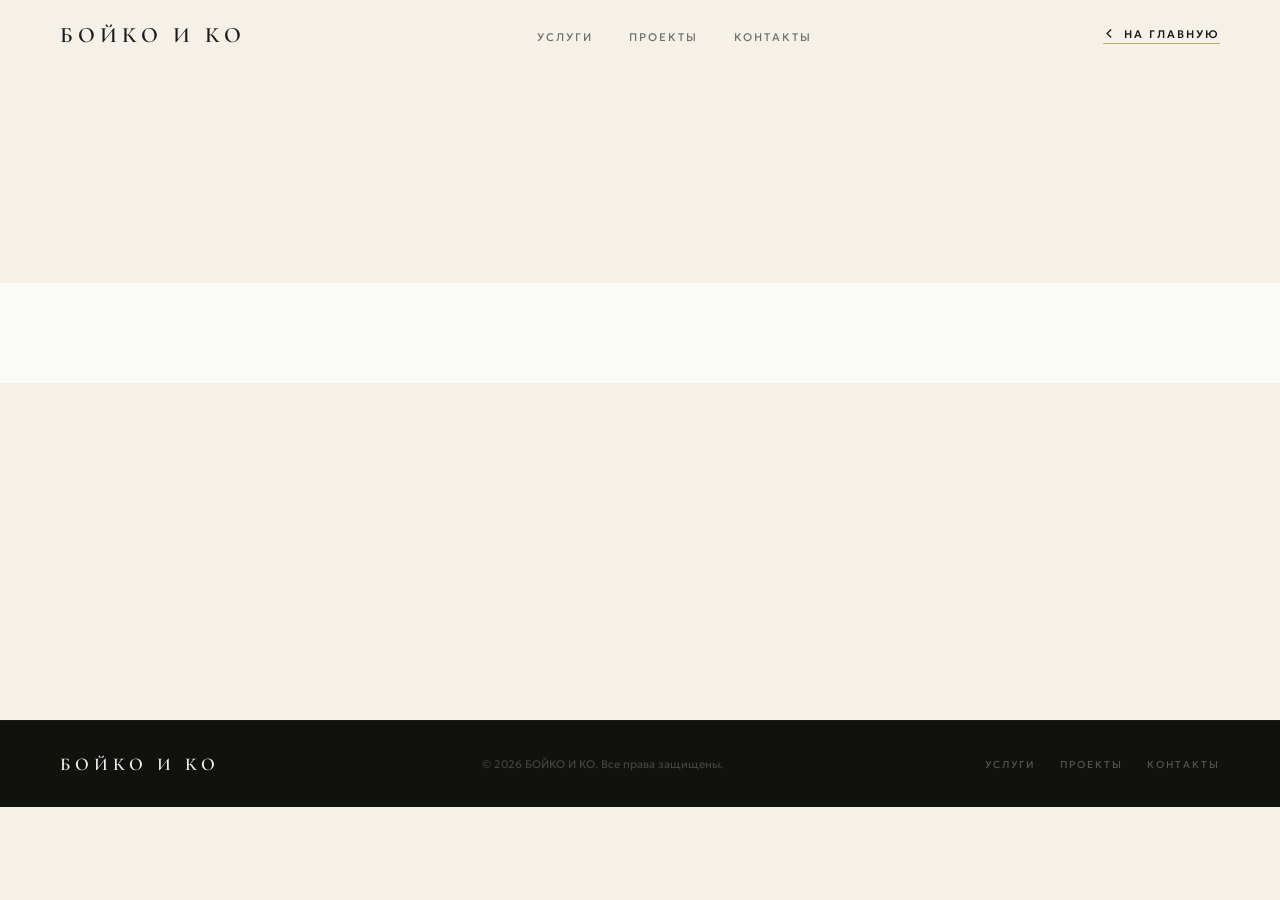
==== portfolio.html @ fa172199 "Update portfolio.html" ====
<!DOCTYPE html>
<html lang="ru">
<head>
<meta charset="UTF-8">
<meta name="viewport" content="width=device-width, initial-scale=1.0">
<title>Фотографии с объектов — Бойко И Ко</title>
<meta name="description" content="Фотографии с объектов компании Бойко И Ко.">
<link rel="preconnect" href="https://fonts.googleapis.com">
<link href="https://fonts.googleapis.com/css2?family=Cormorant+Garamond:wght@300;400;600&family=Geologica:wght@300;400;500&display=swap" rel="stylesheet">
<style>
:root {
  --cream: #F5F0E8;
  --dark:  #1A1A18;
  --stone: #8C8678;
  --gold:  #C4A96D;
  --light-stone: #E8E2D8;
  --white: #FAFAF7;
}

*, *::before, *::after { margin: 0; padding: 0; box-sizing: border-box; }
html { scroll-behavior: smooth; }
body { font-family: 'Geologica', sans-serif; background: var(--cream); color: var(--dark); overflow-x: hidden; }

/* ══ NAV — точная копия главной ══ */
nav {
  position: fixed; top: 0; left: 0; right: 0; z-index: 100;
  display: flex; justify-content: space-between; align-items: center;
  padding: 22px 60px;
  background: transparent;
  transition: background 0.4s, padding 0.4s, box-shadow 0.4s;
}
nav.scrolled {
  background: rgba(245,240,232,0.96);
  backdrop-filter: blur(14px);
  padding: 14px 60px;
  box-shadow: 0 1px 0 var(--light-stone);
}
.nav-logo { font-family: 'Cormorant Garamond', serif; font-size: 22px; font-weight: 600; letter-spacing: 5px; color: var(--dark); text-decoration: none; flex-shrink: 0; }
.nav-links { display: flex; gap: 36px; list-style: none; }
.nav-links a { font-size: 11px; font-weight: 400; letter-spacing: 2px; text-transform: uppercase; color: var(--dark); text-decoration: none; opacity: 0.6; transition: opacity 0.2s; }
.nav-links a:hover { opacity: 1; }
.nav-cta { font-size: 11px; font-weight: 500; letter-spacing: 2px; text-transform: uppercase; color: var(--dark); text-decoration: none; border-bottom: 1px solid var(--gold); padding-bottom: 2px; transition: color 0.2s; display: flex; align-items: center; gap: 8px; }
.nav-cta:hover { color: var(--gold); }
.nav-cta svg { width: 13px; height: 13px; stroke: currentColor; fill: none; stroke-width: 1.6; }

.burger { display: none; flex-direction: column; justify-content: center; gap: 5px; cursor: pointer; z-index: 200; width: 36px; height: 36px; background: none; border: none; padding: 6px; }
.burger span { display: block; width: 22px; height: 1px; background: var(--dark); transition: transform 0.3s, opacity 0.3s, width 0.3s; transform-origin: center; }
.burger.active span:nth-child(1) { transform: translateY(6px) rotate(45deg); }
.burger.active span:nth-child(2) { opacity: 0; width: 0; }
.burger.active span:nth-child(3) { transform: translateY(-6px) rotate(-45deg); }

/* ══ DRAWER ══ */
.drawer-overlay { display: none; position: fixed; inset: 0; z-index: 149; background: rgba(26,26,24,0.5); backdrop-filter: blur(3px); opacity: 0; transition: opacity 0.3s; }
.drawer-overlay.visible { display: block; opacity: 1; }
.mobile-drawer { position: fixed; top: 0; right: 0; bottom: 0; z-index: 150; width: min(300px,82vw); background: var(--dark); transform: translateX(100%); transition: transform 0.35s cubic-bezier(0.4,0,0.2,1); display: flex; flex-direction: column; overflow: hidden; }
.mobile-drawer.open { transform: translateX(0); }
.drawer-header { display: flex; justify-content: space-between; align-items: center; padding: 20px 24px; border-bottom: 1px solid rgba(245,240,232,0.08); flex-shrink: 0; }
.drawer-logo { font-family: 'Cormorant Garamond', serif; font-size: 17px; font-weight: 600; letter-spacing: 4px; color: var(--cream); text-decoration: none; }
.drawer-close { background: none; border: none; cursor: pointer; color: rgba(245,240,232,0.4); font-size: 20px; line-height: 1; padding: 4px 6px; transition: color 0.2s; }
.drawer-close:hover { color: var(--cream); }
.drawer-footer { padding: 20px 24px 24px; border-top: 1px solid rgba(245,240,232,0.08); flex-shrink: 0; display: flex; flex-direction: column; gap: 15px; }
.drawer-cta { display: block; text-align: center; background: var(--gold); color: var(--dark); padding: 13px 20px; font-size: 11px; letter-spacing: 2px; text-transform: uppercase; text-decoration: none; font-weight: 500; transition: opacity 0.2s; }
.drawer-cta:hover { opacity: 0.88; }
.drawer-link { display: block; text-align: center; border: 1px solid rgba(245,240,232,0.12); color: rgba(245,240,232,0.55); padding: 13px 20px; font-size: 11px; letter-spacing: 2px; text-transform: uppercase; text-decoration: none; font-weight: 400; transition: all 0.2s; }
.drawer-link:hover { border-color: var(--gold); color: var(--gold); }

/* ══ PAGE HEADER — как section-header на главной ══ */
.page-header {
  padding: 140px 60px 60px;
  background: var(--cream);
}
.section-tag { font-size: 10px; letter-spacing: 4px; text-transform: uppercase; color: var(--stone); display: flex; align-items: center; gap: 12px; margin-bottom: 14px; }
.section-tag::before { content: ''; width: 32px; height: 1px; background: var(--gold); }
.section-title { font-family: 'Cormorant Garamond', serif; font-size: clamp(34px, 4vw, 56px); font-weight: 300; line-height: 1.1; }
.section-title em { font-style: italic; color: var(--stone); }
.page-header-desc { margin-top: 18px; font-size: 15px; line-height: 1.75; color: var(--stone); font-weight: 300; max-width: 480px; }

/* ══ GALLERY GRID ══ */
.gallery-section {
  background: var(--white);
  padding: 0 60px 100px;
}

/* Masonry — три колонки, как portfolio-grid на главной */
.gallery-masonry {
  columns: 3;
  column-gap: 3px;
}
.gallery-photo {
  break-inside: avoid;
  margin-bottom: 3px;
  position: relative;
  overflow: hidden;
  cursor: pointer;
  background: var(--dark);
  display: block;
}
/* Органичное чередование пропорций */
.gallery-photo               { aspect-ratio: 4/3; }
.gallery-photo:nth-child(4n+1) { aspect-ratio: 3/4; }
.gallery-photo:nth-child(6n+2) { aspect-ratio: 1/1; }
.gallery-photo:nth-child(5n+3) { aspect-ratio: 16/9; }

.gallery-photo-bg {
  position: absolute; inset: 0;
  background-size: cover;
  background-position: center;
  opacity: 0.85;
  transition: transform 0.7s cubic-bezier(0.16,1,0.3,1), opacity 0.5s ease, filter 0.5s ease;
  filter: brightness(0.9) saturate(0.9);
}
.gallery-photo:hover .gallery-photo-bg {
  transform: scale(1.06);
  opacity: 0.97;
  filter: brightness(1) saturate(1.05);
}

/* ══ EMPTY STATE ══ */
.gallery-empty { padding: 80px 0; text-align: center; display: none; }
.gallery-empty.show { display: block; }
.gallery-empty h3 { font-family: 'Cormorant Garamond', serif; font-size: 32px; font-weight: 300; color: var(--stone); margin-bottom: 12px; }
.gallery-empty p { font-size: 13px; color: var(--stone); opacity: 0.6; line-height: 1.7; }
.gallery-empty code { font-family: monospace; color: var(--gold); }

/* ══ LIGHTBOX ══ */
.pf-lightbox {
  position: fixed; inset: 0; z-index: 500;
  background: rgba(26,26,24,0.97);
  display: flex; align-items: center; justify-content: center;
  opacity: 0; pointer-events: none;
  transition: opacity 0.35s;
}
.pf-lightbox.open { opacity: 1; pointer-events: all; }
.lb-img {
  max-width: 90vw; max-height: 90vh; object-fit: contain;
  opacity: 0; transform: scale(0.96);
  transition: opacity 0.4s 0.08s, transform 0.4s 0.08s;
  display: block;
}
.pf-lightbox.open .lb-img { opacity: 1; transform: scale(1); }
.lb-close {
  position: absolute; top: 22px; right: 26px;
  background: none; border: none; cursor: pointer;
  color: rgba(245,240,232,0.45); font-size: 26px; line-height: 1; padding: 8px;
  transition: color 0.2s;
}
.lb-close:hover { color: var(--cream); }
.lb-arrow {
  position: absolute; top: 50%; transform: translateY(-50%);
  background: rgba(245,240,232,0.05); border: 1px solid rgba(245,240,232,0.1);
  color: rgba(245,240,232,0.45); cursor: pointer;
  width: 48px; height: 48px;
  display: flex; align-items: center; justify-content: center;
  transition: background 0.2s, color 0.2s;
}
.lb-arrow:hover { background: rgba(245,240,232,0.1); color: var(--cream); }
.lb-prev { left: 24px; }
.lb-next { right: 24px; }
.lb-arrow svg { width: 18px; height: 18px; stroke: currentColor; fill: none; stroke-width: 1.5; }
.lb-counter { position: absolute; bottom: 26px; left: 50%; transform: translateX(-50%); font-size: 10px; letter-spacing: 3px; text-transform: uppercase; color: rgba(245,240,232,0.25); white-space: nowrap; }

/* ══ CONTACT STRIP — как на главной ══ */
.contact-strip {
  background: var(--dark);
  padding: 80px 60px;
  text-align: center;
  position: relative; overflow: hidden;
}
.contact-strip::before { content: 'КОНТАКТЫ'; position: absolute; right: -60px; top: 50%; transform: translateY(-50%) rotate(90deg); font-family: 'Cormorant Garamond', serif; font-size: 160px; font-weight: 300; color: rgba(255,255,255,0.03); white-space: nowrap; pointer-events: none; }
.contact-strip h2 { font-family: 'Cormorant Garamond', serif; font-size: clamp(34px, 4vw, 52px); font-weight: 300; color: var(--cream); margin-bottom: 14px; }
.contact-strip h2 em { font-style: italic; color: var(--gold); }
.contact-strip p { font-size: 15px; color: rgba(245,240,232,0.4); font-weight: 300; margin-bottom: 36px; }
.btn-primary { background: var(--dark); color: var(--cream); padding: 15px 32px; font-size: 11px; letter-spacing: 2px; text-transform: uppercase; text-decoration: none; font-weight: 500; border: 1px solid rgba(245,240,232,0.2); display: inline-block; transition: background 0.3s, border-color 0.3s; white-space: nowrap; }
.btn-primary:hover { background: var(--gold); border-color: var(--gold); }

/* ══ FOOTER ══ */
footer { background: #111110; color: var(--cream); padding: 32px 60px; display: flex; justify-content: space-between; align-items: center; border-top: 1px solid rgba(245,240,232,0.05); }
.footer-logo { font-family: 'Cormorant Garamond', serif; font-size: 18px; font-weight: 600; letter-spacing: 5px; }
.footer-copy { font-size: 11px; color: rgba(245,240,232,0.22); }
.footer-links { display: flex; gap: 24px; }
.footer-links a { font-size: 10px; letter-spacing: 2px; text-transform: uppercase; color: rgba(245,240,232,0.3); text-decoration: none; transition: color 0.2s; }
.footer-links a:hover { color: var(--gold); }

/* ══ REVEAL ══ */
.reveal { opacity: 0; transform: translateY(28px); transition: opacity 0.7s ease, transform 0.7s ease; }
.reveal.visible { opacity: 1; transform: translateY(0); }

/* ══ TABLET ≤1024px ══ */
@media (max-width: 1024px) {
  nav { padding: 18px 32px; }
  nav.scrolled { padding: 14px 32px; }
  .nav-links, .nav-cta { display: none; }
  .burger { display: flex; }
  .page-header { padding: 110px 40px 52px; }
  .gallery-section { padding: 0 40px 80px; }
  .gallery-masonry { columns: 2; }
  .contact-strip { padding: 80px 40px; }
  footer { flex-direction: column; gap: 18px; text-align: center; padding: 32px 40px; }
  .footer-links { flex-wrap: wrap; justify-content: center; gap: 16px; }
}

/* ══ PHONE ≤600px ══ */
@media (max-width: 600px) {
  nav { padding: 16px 20px; }
  nav.scrolled { padding: 12px 20px; }
  .nav-logo { font-size: 17px; letter-spacing: 3px; }
  .page-header { padding: 96px 20px 44px; }
  .gallery-section { padding: 0 20px 60px; }
  .gallery-masonry { columns: 2; column-gap: 3px; }
  .gallery-photo,
  .gallery-photo:nth-child(4n+1),
  .gallery-photo:nth-child(6n+2),
  .gallery-photo:nth-child(5n+3) { aspect-ratio: 1/1; }
  .lb-prev { left: 10px; }
  .lb-next { right: 10px; }
  .lb-img { max-width: 96vw; max-height: 82vh; }
  .contact-strip { padding: 56px 20px; }
  .contact-strip::before { display: none; }
  footer { padding: 24px 20px; gap: 14px; }
}

@media (max-width: 375px) {
  .gallery-masonry { columns: 1; }
  .gallery-photo,
  .gallery-photo:nth-child(4n+1),
  .gallery-photo:nth-child(6n+2),
  .gallery-photo:nth-child(5n+3) { aspect-ratio: 4/3; }
}

/* ══ MOBILE ANIMATIONS ══ */
@media (max-width: 1024px) {
  .gallery-photo {
    opacity: 0; transform: translateY(44px) scale(0.97);
    transition: opacity 0.65s cubic-bezier(0.16,1,0.3,1), transform 0.65s cubic-bezier(0.16,1,0.3,1);
    will-change: transform, opacity;
  }
  .gallery-photo.item-visible { opacity: 1; transform: translateY(0) scale(1); }
  .gallery-photo.item-exit {
    opacity: 0; transform: translateY(-32px) scale(0.97);
    transition: opacity 0.45s cubic-bezier(0.4,0,1,1), transform 0.45s cubic-bezier(0.4,0,1,1);
  }
}
</style>
</head>
<body>

<!-- NAV -->
<nav id="navbar">
  <a href="index.html" class="nav-logo">БОЙКО И КО</a>
  <ul class="nav-links">
    <li><a href="index.html#services">Услуги</a></li>
    <li><a href="index.html#portfolio">Проекты</a></li>
    <li><a href="index.html#contact">Контакты</a></li>
  </ul>
  <a href="index.html" class="nav-cta">
    <svg viewBox="0 0 16 16"><polyline points="10,3 5,8 10,13"/></svg>
    На главную
  </a>
  <button class="burger" id="burger" aria-label="Меню">
    <span></span><span></span><span></span>
  </button>
</nav>

<div class="drawer-overlay" id="drawerOverlay"></div>
<aside class="mobile-drawer" id="mobileDrawer">
  <div class="drawer-header">
    <a href="index.html" class="drawer-logo">БОЙКО И КО</a>
    <button class="drawer-close" id="drawerClose" aria-label="Закрыть">✕</button>
  </div>
  <div class="drawer-footer">
    <a href="index.html#services" class="drawer-cta">Услуги</a>
    <a href="index.html#contact" class="drawer-cta">Связаться</a>
    <a href="index.html" class="drawer-link">← На главную</a>
  </div>
</aside>

<!-- HEADER -->
<div class="page-header reveal">
  <div class="section-tag">Фотографии с объектов</div>
  <h2 class="section-title">Наши <em>работы</em></h2>
</div>

<!-- GALLERY -->
<div class="gallery-section">
  <div class="gallery-masonry" id="galleryGrid">
    <div class="gallery-empty" id="galleryEmpty">
      <h3>Фотографии не найдены</h3>
      <p>Добавьте файлы в папку <code>img/fullpartf/</code> и пропишите их в массив <code>PHOTOS</code>.</p>
    </div>
  </div>
</div>

<!-- CONTACT STRIP -->
<div class="contact-strip reveal">
  <h2>Обсудим <em>ваш проект</em></h2>
  <p>Позвоните или напишите — ответим быстро.</p>
  <a href="index.html#contact" class="btn-primary">Связаться с нами</a>
</div>

<!-- FOOTER -->
<footer>
  <div class="footer-logo">БОЙКО И КО</div>
  <div class="footer-copy">© 2026 БОЙКО И КО. Все права защищены.</div>
  <div class="footer-links">
    <a href="index.html#services">Услуги</a>
    <a href="index.html#portfolio">Проекты</a>
    <a href="index.html#contact">Контакты</a>
  </div>
</footer>

<!-- LIGHTBOX -->
<div class="pf-lightbox" id="lightbox" role="dialog" aria-modal="true">
  <button class="lb-close" id="lbClose" aria-label="Закрыть">✕</button>
  <button class="lb-arrow lb-prev" id="lbPrev" aria-label="Назад">
    <svg viewBox="0 0 20 20"><polyline points="13,4 7,10 13,16"/></svg>
  </button>
  <img class="lb-img" id="lbImg" src="" alt="">
  <button class="lb-arrow lb-next" id="lbNext" aria-label="Вперёд">
    <svg viewBox="0 0 20 20"><polyline points="7,4 13,10 7,16"/></svg>
  </button>
  <div class="lb-counter" id="lbCounter"></div>
</div>

<script>
const PHOTOS = [
  { src: 'img/portfolio/full/1.jpg' loading="lazy"},
  { src: 'img/portfolio/full/2.jpg' loading="lazy"},
  { src: 'img/portfolio/full/3.jpg' loading="lazy"},
  { src: 'img/portfolio/full/4.jpg' loading="lazy"},
  { src: 'img/portfolio/full/5.jpg' loading="lazy"},
  { src: 'img/portfolio/full/6.jpg' loading="lazy"},
  { src: 'img/portfolio/full/7.jpg' loading="lazy"},
  { src: 'img/portfolio/full/8.jpg' loading="lazy"},
  { src: 'img/portfolio/full/9.jpg' loading="lazy"},
  { src: 'img/portfolio/full/10.jpg' loading="lazy"},
  { src: 'img/portfolio/full/11.jpg' loading="lazy"},
  { src: 'img/portfolio/full/12.jpg' loading="lazy"},
  { src: 'img/portfolio/full/13.jpg' loading="lazy"},
  { src: 'img/portfolio/full/14.jpg' loading="lazy"},
  { src: 'img/portfolio/full/15.jpg' loading="lazy"},
  { src: 'img/portfolio/full/16.jpg' loading="lazy"},
  { src: 'img/portfolio/full/17.jpg' loading="lazy"},
  { src: 'img/portfolio/full/18.jpg' loading="lazy"},
  { src: 'img/portfolio/full/19.jpg' loading="lazy"},
  { src: 'img/portfolio/full/20.jpg' loading="lazy"},
  { src: 'img/portfolio/full/21.jpg' loading="lazy"},
  { src: 'img/portfolio/full/22.jpg' loading="lazy"},
  { src: 'img/portfolio/full/23.jpg' loading="lazy"},
  { src: 'img/portfolio/full/24.jpg' loading="lazy"},
  { src: 'img/portfolio/full/25.jpg' loading="lazy"},
  { src: 'img/portfolio/full/26.jpg' loading="lazy"},
  { src: 'img/portfolio/full/27.jpg' loading="lazy"},
  { src: 'img/portfolio/full/28.jpg' loading="lazy"},
  { src: 'img/portfolio/full/29.jpg' loading="lazy"},
  { src: 'img/portfolio/full/30.jpg' loading="lazy"},
  { src: 'img/portfolio/full/31.jpg' loading="lazy"},
  { src: 'img/portfolio/full/32.jpg' loading="lazy"},
  { src: 'img/portfolio/full/33.jpg' loading="lazy"},
  { src: 'img/portfolio/full/34.jpg' loading="lazy"},
  { src: 'img/portfolio/full/35.jpg' loading="lazy"},
  { src: 'img/portfolio/full/36.jpg' loading="lazy"},
  { src: 'img/portfolio/full/37.jpg' loading="lazy"},
  { src: 'img/portfolio/full/38.jpg' loading="lazy"},
  { src: 'img/portfolio/full/39.jpg' loading="lazy"},
  { src: 'img/portfolio/full/40.jpg' loading="lazy"},
  { src: 'img/portfolio/full/41.jpg' loading="lazy"},
  { src: 'img/portfolio/full/42.jpg' loading="lazy"},
];

// ═══════════════════════════════════════════

const grid  = document.getElementById('galleryGrid');
const empty = document.getElementById('galleryEmpty');
let lbIdx = 0;

function buildGrid() {
  if (PHOTOS.length === 0) { empty.classList.add('show'); return; }
  PHOTOS.forEach((p, i) => {
    const el = document.createElement('div');
    el.className = 'gallery-photo';
    el.innerHTML = `<div class="gallery-photo-bg" style="background-image:url(${p.src})"></div>`;
    el.addEventListener('click', () => openLb(i));
    grid.insertBefore(el, empty);
  });
  if (window.innerWidth <= 1024) initMobileAnim();
}

// ── Lightbox ──
function openLb(i) {
  lbIdx = i; updateLb();
  document.getElementById('lightbox').classList.add('open');
  document.body.style.overflow = 'hidden';
}
function closeLb() {
  document.getElementById('lightbox').classList.remove('open');
  document.body.style.overflow = '';
}
function updateLb() {
  const img = document.getElementById('lbImg');
  img.style.opacity = '0'; img.style.transform = 'scale(0.96)';
  img.src = PHOTOS[lbIdx].src;
  document.getElementById('lbCounter').textContent = `${lbIdx + 1} / ${PHOTOS.length}`;
  img.onload = () => { img.style.opacity = '1'; img.style.transform = 'scale(1)'; };
}
document.getElementById('lbClose').addEventListener('click', closeLb);
document.getElementById('lightbox').addEventListener('click', e => { if (e.target === document.getElementById('lightbox')) closeLb(); });
document.getElementById('lbPrev').addEventListener('click', () => { lbIdx = (lbIdx - 1 + PHOTOS.length) % PHOTOS.length; updateLb(); });
document.getElementById('lbNext').addEventListener('click', () => { lbIdx = (lbIdx + 1) % PHOTOS.length; updateLb(); });
document.addEventListener('keydown', e => {
  if (!document.getElementById('lightbox').classList.contains('open')) return;
  if (e.key === 'Escape') closeLb();
  if (e.key === 'ArrowLeft')  { lbIdx = (lbIdx - 1 + PHOTOS.length) % PHOTOS.length; updateLb(); }
  if (e.key === 'ArrowRight') { lbIdx = (lbIdx + 1) % PHOTOS.length; updateLb(); }
});
let tsX = 0;
document.getElementById('lightbox').addEventListener('touchstart', e => { tsX = e.touches[0].clientX; }, { passive: true });
document.getElementById('lightbox').addEventListener('touchend', e => {
  const dx = e.changedTouches[0].clientX - tsX;
  if (Math.abs(dx) > 48) { lbIdx = dx < 0 ? (lbIdx+1)%PHOTOS.length : (lbIdx-1+PHOTOS.length)%PHOTOS.length; updateLb(); }
});

// ── Nav scroll ──
window.addEventListener('scroll', () => {
  document.getElementById('navbar').classList.toggle('scrolled', window.scrollY > 60);
}, { passive: true });

// ── Drawer ──
const burger = document.getElementById('burger');
const drawer = document.getElementById('mobileDrawer');
const overlay = document.getElementById('drawerOverlay');
const dClose = document.getElementById('drawerClose');
const openDr = () => { drawer.classList.add('open'); overlay.classList.add('visible'); document.body.style.overflow='hidden'; burger.classList.add('active'); };
const closeDr = () => { drawer.classList.remove('open'); overlay.classList.remove('visible'); document.body.style.overflow=''; burger.classList.remove('active'); };
burger.addEventListener('click', () => drawer.classList.contains('open') ? closeDr() : openDr());
overlay.addEventListener('click', closeDr);
dClose.addEventListener('click', closeDr);
document.addEventListener('keydown', e => { if (e.key==='Escape' && !document.getElementById('lightbox').classList.contains('open')) closeDr(); });

// ── Reveal ──
const revObs = new IntersectionObserver(entries => {
  entries.forEach((e, i) => { if (e.isIntersecting) { setTimeout(() => e.target.classList.add('visible'), i*80); revObs.unobserve(e.target); } });
}, { threshold: 0.1, rootMargin: '0px 0px -40px 0px' });
document.querySelectorAll('.reveal').forEach(el => revObs.observe(el));

// ── Mobile animations ──
function initMobileAnim() {
  let lastY = window.scrollY, dir = 'down';
  window.addEventListener('scroll', () => { dir = window.scrollY > lastY ? 'down' : 'up'; lastY = window.scrollY; }, { passive: true });
  const obs = new IntersectionObserver(entries => {
    entries.forEach(entry => {
      if (entry.isIntersecting) { entry.target.classList.remove('item-exit'); requestAnimationFrame(() => requestAnimationFrame(() => entry.target.classList.add('item-visible'))); }
      else { entry.target.classList.remove('item-visible'); if (dir==='up') entry.target.classList.add('item-exit'); }
    });
  }, { threshold: [0, 0.2] });
  grid.querySelectorAll('.gallery-photo').forEach(el => obs.observe(el));
}

buildGrid();
</script>
</body>
</html>
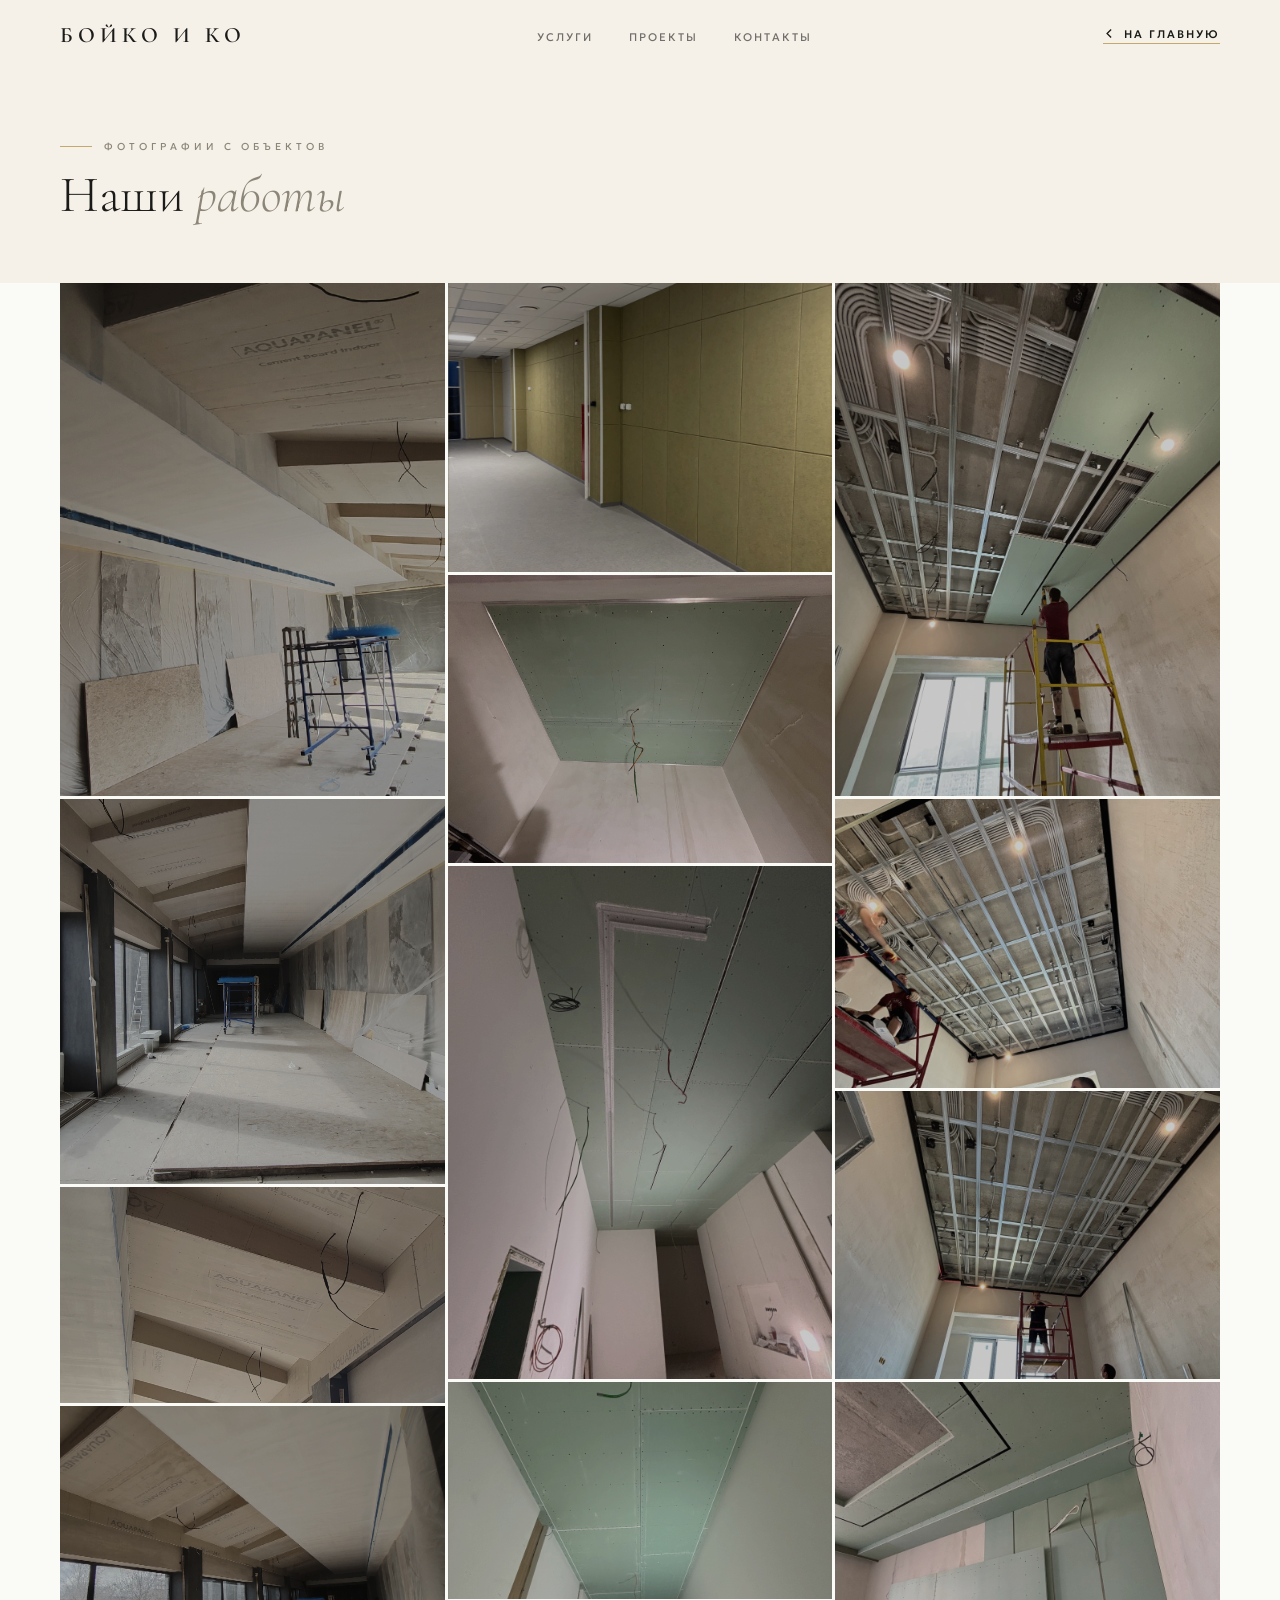
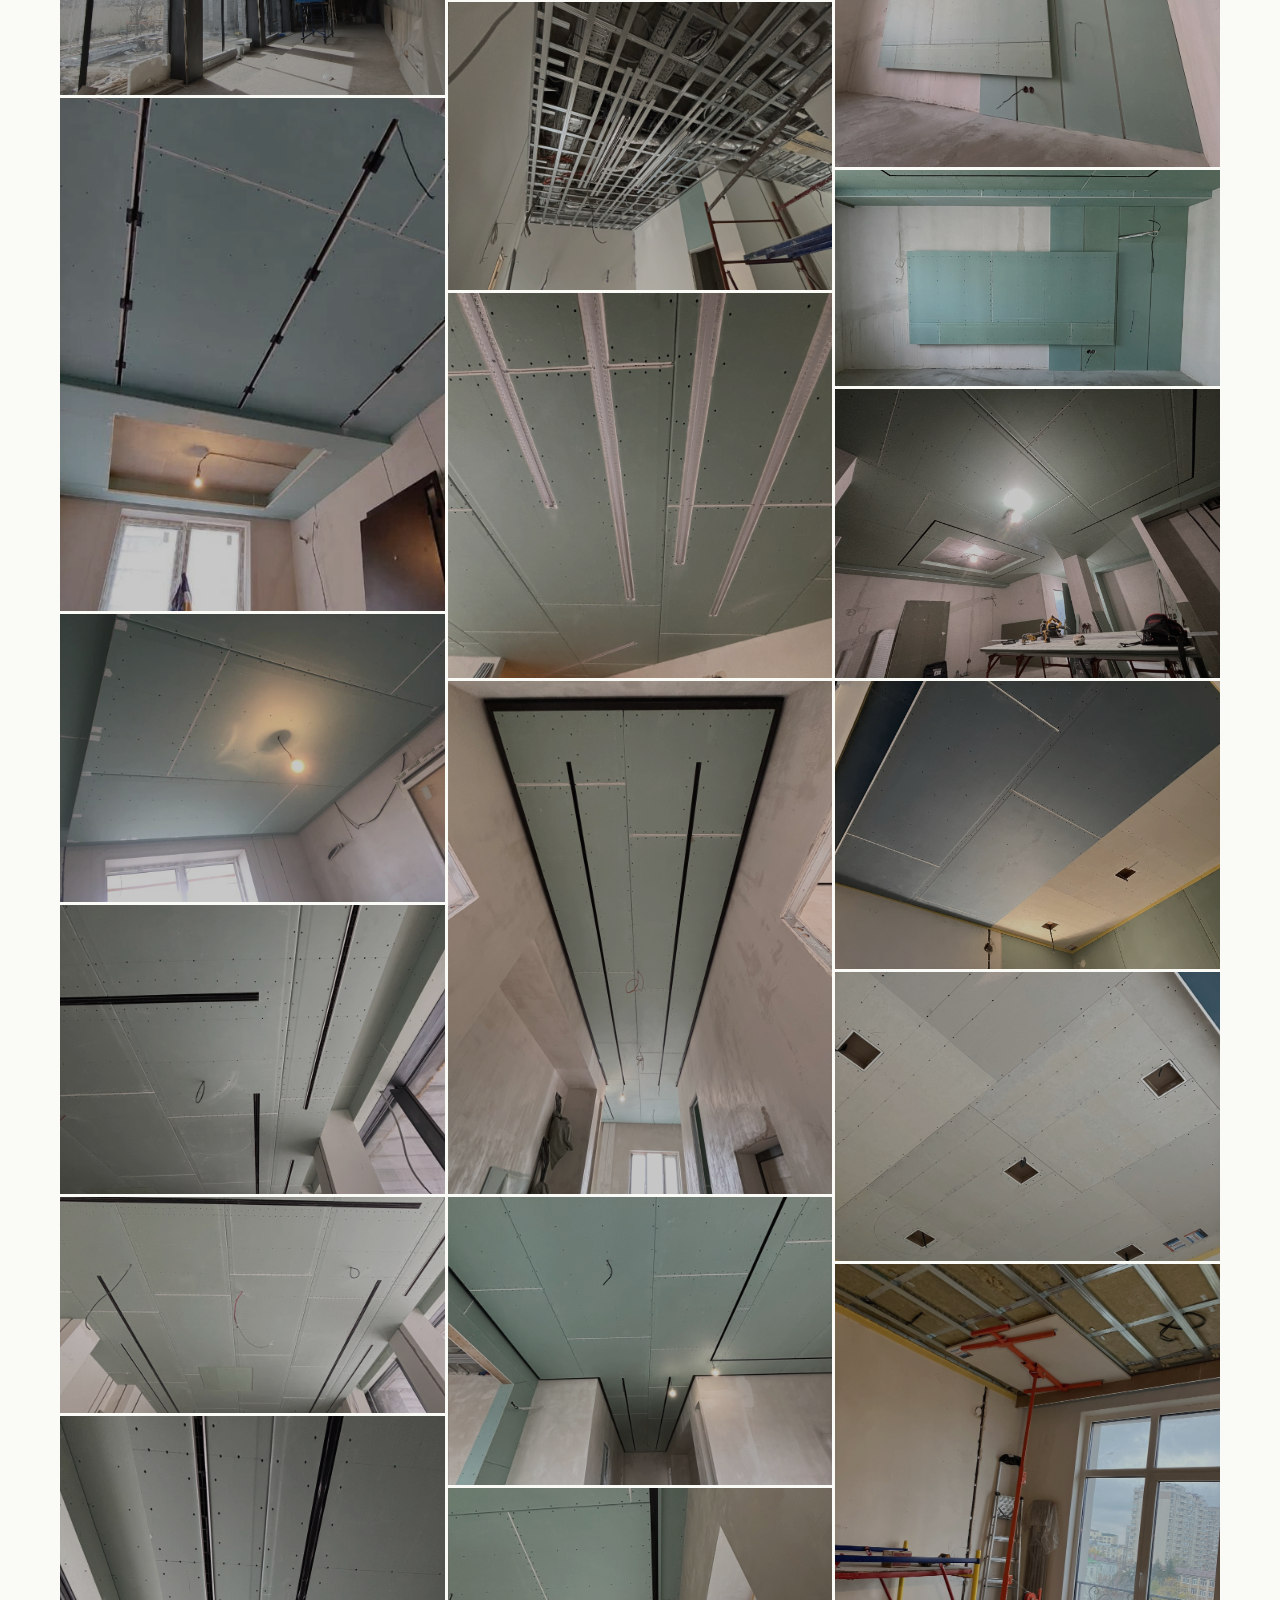
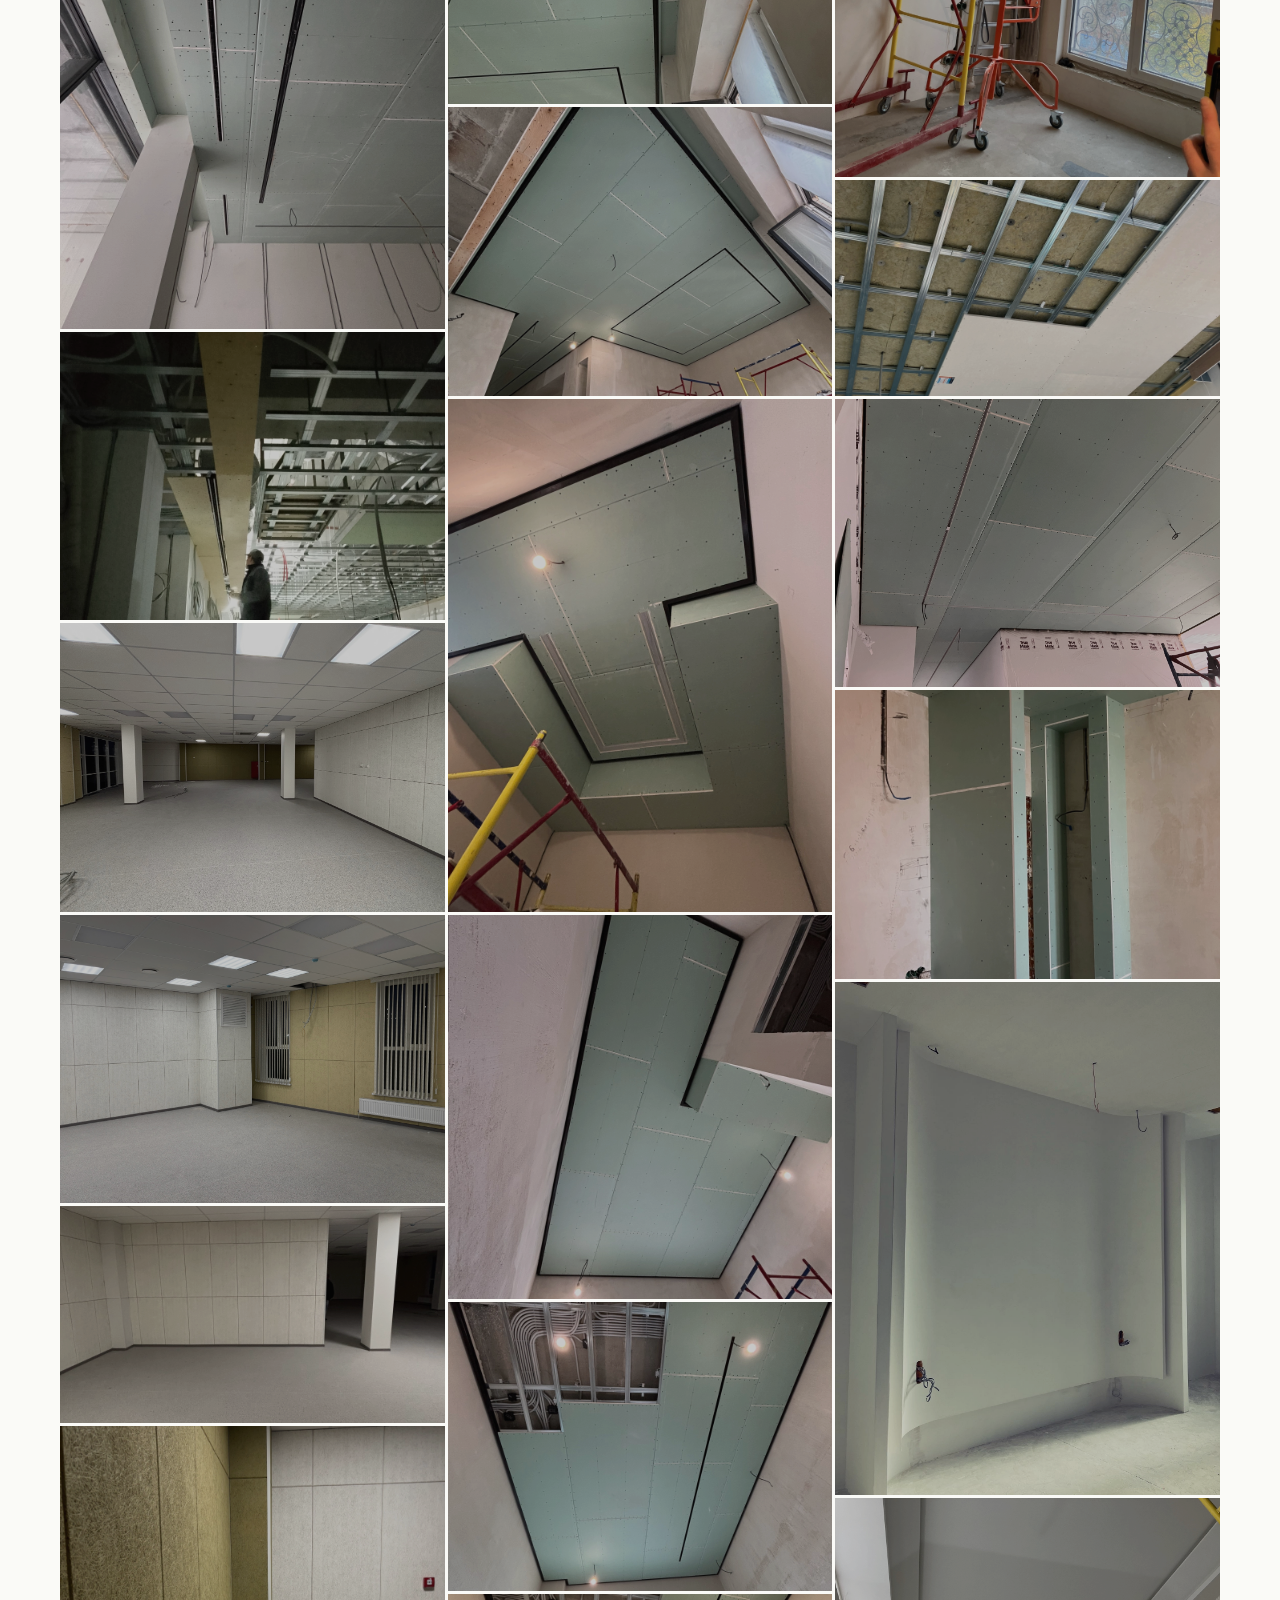
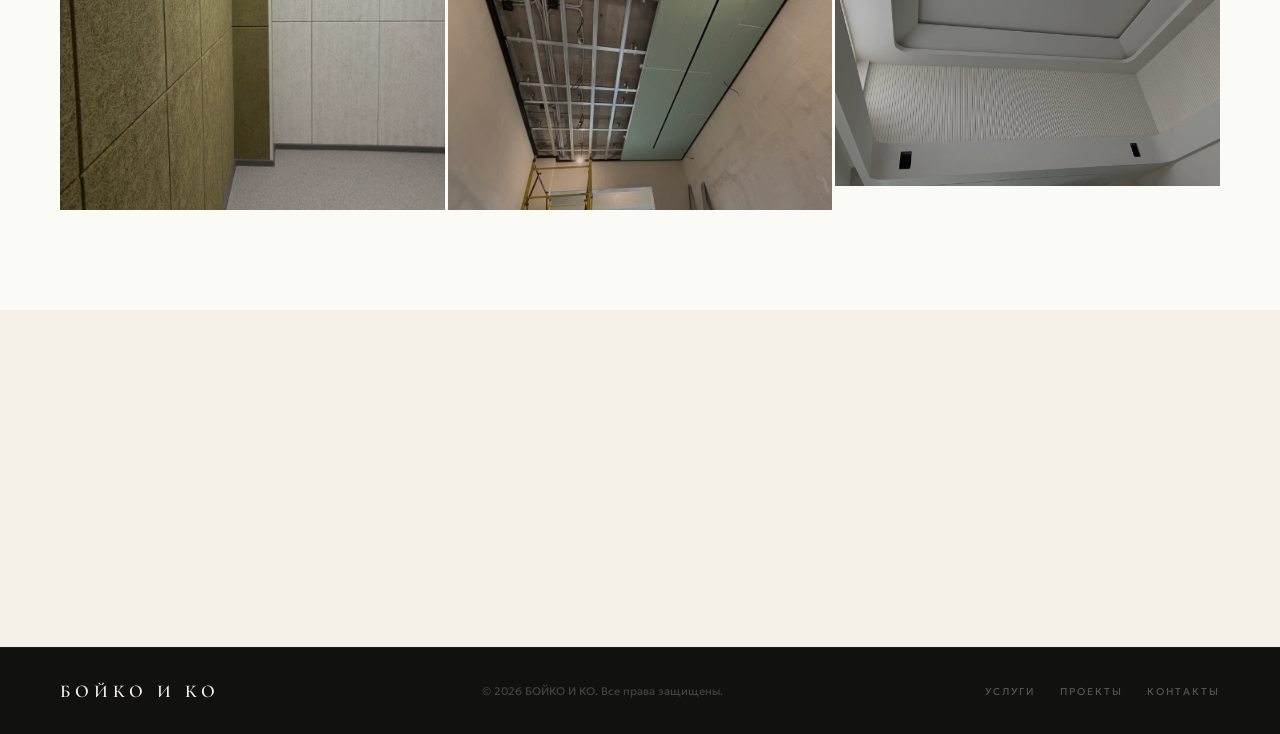
==== commit 0eeeee56: "Update portfolio.html" ====
--- a/portfolio.html
+++ b/portfolio.html
@@ -323,48 +323,48 @@
 
 <script>
 const PHOTOS = [
-  { src: 'img/portfolio/full/1.jpg' loading="lazy"},
-  { src: 'img/portfolio/full/2.jpg' loading="lazy"},
-  { src: 'img/portfolio/full/3.jpg' loading="lazy"},
-  { src: 'img/portfolio/full/4.jpg' loading="lazy"},
-  { src: 'img/portfolio/full/5.jpg' loading="lazy"},
-  { src: 'img/portfolio/full/6.jpg' loading="lazy"},
-  { src: 'img/portfolio/full/7.jpg' loading="lazy"},
-  { src: 'img/portfolio/full/8.jpg' loading="lazy"},
-  { src: 'img/portfolio/full/9.jpg' loading="lazy"},
-  { src: 'img/portfolio/full/10.jpg' loading="lazy"},
-  { src: 'img/portfolio/full/11.jpg' loading="lazy"},
-  { src: 'img/portfolio/full/12.jpg' loading="lazy"},
-  { src: 'img/portfolio/full/13.jpg' loading="lazy"},
-  { src: 'img/portfolio/full/14.jpg' loading="lazy"},
-  { src: 'img/portfolio/full/15.jpg' loading="lazy"},
-  { src: 'img/portfolio/full/16.jpg' loading="lazy"},
-  { src: 'img/portfolio/full/17.jpg' loading="lazy"},
-  { src: 'img/portfolio/full/18.jpg' loading="lazy"},
-  { src: 'img/portfolio/full/19.jpg' loading="lazy"},
-  { src: 'img/portfolio/full/20.jpg' loading="lazy"},
-  { src: 'img/portfolio/full/21.jpg' loading="lazy"},
-  { src: 'img/portfolio/full/22.jpg' loading="lazy"},
-  { src: 'img/portfolio/full/23.jpg' loading="lazy"},
-  { src: 'img/portfolio/full/24.jpg' loading="lazy"},
-  { src: 'img/portfolio/full/25.jpg' loading="lazy"},
-  { src: 'img/portfolio/full/26.jpg' loading="lazy"},
-  { src: 'img/portfolio/full/27.jpg' loading="lazy"},
-  { src: 'img/portfolio/full/28.jpg' loading="lazy"},
-  { src: 'img/portfolio/full/29.jpg' loading="lazy"},
-  { src: 'img/portfolio/full/30.jpg' loading="lazy"},
-  { src: 'img/portfolio/full/31.jpg' loading="lazy"},
-  { src: 'img/portfolio/full/32.jpg' loading="lazy"},
-  { src: 'img/portfolio/full/33.jpg' loading="lazy"},
-  { src: 'img/portfolio/full/34.jpg' loading="lazy"},
-  { src: 'img/portfolio/full/35.jpg' loading="lazy"},
-  { src: 'img/portfolio/full/36.jpg' loading="lazy"},
-  { src: 'img/portfolio/full/37.jpg' loading="lazy"},
-  { src: 'img/portfolio/full/38.jpg' loading="lazy"},
-  { src: 'img/portfolio/full/39.jpg' loading="lazy"},
-  { src: 'img/portfolio/full/40.jpg' loading="lazy"},
-  { src: 'img/portfolio/full/41.jpg' loading="lazy"},
-  { src: 'img/portfolio/full/42.jpg' loading="lazy"},
+  { src: 'img/portfolio/full/1.jpg' },
+  { src: 'img/portfolio/full/2.jpg' },
+  { src: 'img/portfolio/full/3.jpg' },
+  { src: 'img/portfolio/full/4.jpg' },
+  { src: 'img/portfolio/full/5.jpg' },
+  { src: 'img/portfolio/full/6.jpg' },
+  { src: 'img/portfolio/full/7.jpg' },
+  { src: 'img/portfolio/full/8.jpg' },
+  { src: 'img/portfolio/full/9.jpg' },
+  { src: 'img/portfolio/full/10.jpg' },
+  { src: 'img/portfolio/full/11.jpg' },
+  { src: 'img/portfolio/full/12.jpg' },
+  { src: 'img/portfolio/full/13.jpg' },
+  { src: 'img/portfolio/full/14.jpg' },
+  { src: 'img/portfolio/full/15.jpg' },
+  { src: 'img/portfolio/full/16.jpg' },
+  { src: 'img/portfolio/full/17.jpg' },
+  { src: 'img/portfolio/full/18.jpg' },
+  { src: 'img/portfolio/full/19.jpg' },
+  { src: 'img/portfolio/full/20.jpg' },
+  { src: 'img/portfolio/full/21.jpg' },
+  { src: 'img/portfolio/full/22.jpg' },
+  { src: 'img/portfolio/full/23.jpg' },
+  { src: 'img/portfolio/full/24.jpg' },
+  { src: 'img/portfolio/full/25.jpg' },
+  { src: 'img/portfolio/full/26.jpg' },
+  { src: 'img/portfolio/full/27.jpg' },
+  { src: 'img/portfolio/full/28.jpg' },
+  { src: 'img/portfolio/full/29.jpg' },
+  { src: 'img/portfolio/full/30.jpg' },
+  { src: 'img/portfolio/full/31.jpg' },
+  { src: 'img/portfolio/full/32.jpg' },
+  { src: 'img/portfolio/full/33.jpg' },
+  { src: 'img/portfolio/full/34.jpg' },
+  { src: 'img/portfolio/full/35.jpg' },
+  { src: 'img/portfolio/full/36.jpg' },
+  { src: 'img/portfolio/full/37.jpg' },
+  { src: 'img/portfolio/full/38.jpg' },
+  { src: 'img/portfolio/full/39.jpg' },
+  { src: 'img/portfolio/full/40.jpg' },
+  { src: 'img/portfolio/full/41.jpg' },
+  { src: 'img/portfolio/full/42.jpg' },
 ];
 
 // ═══════════════════════════════════════════
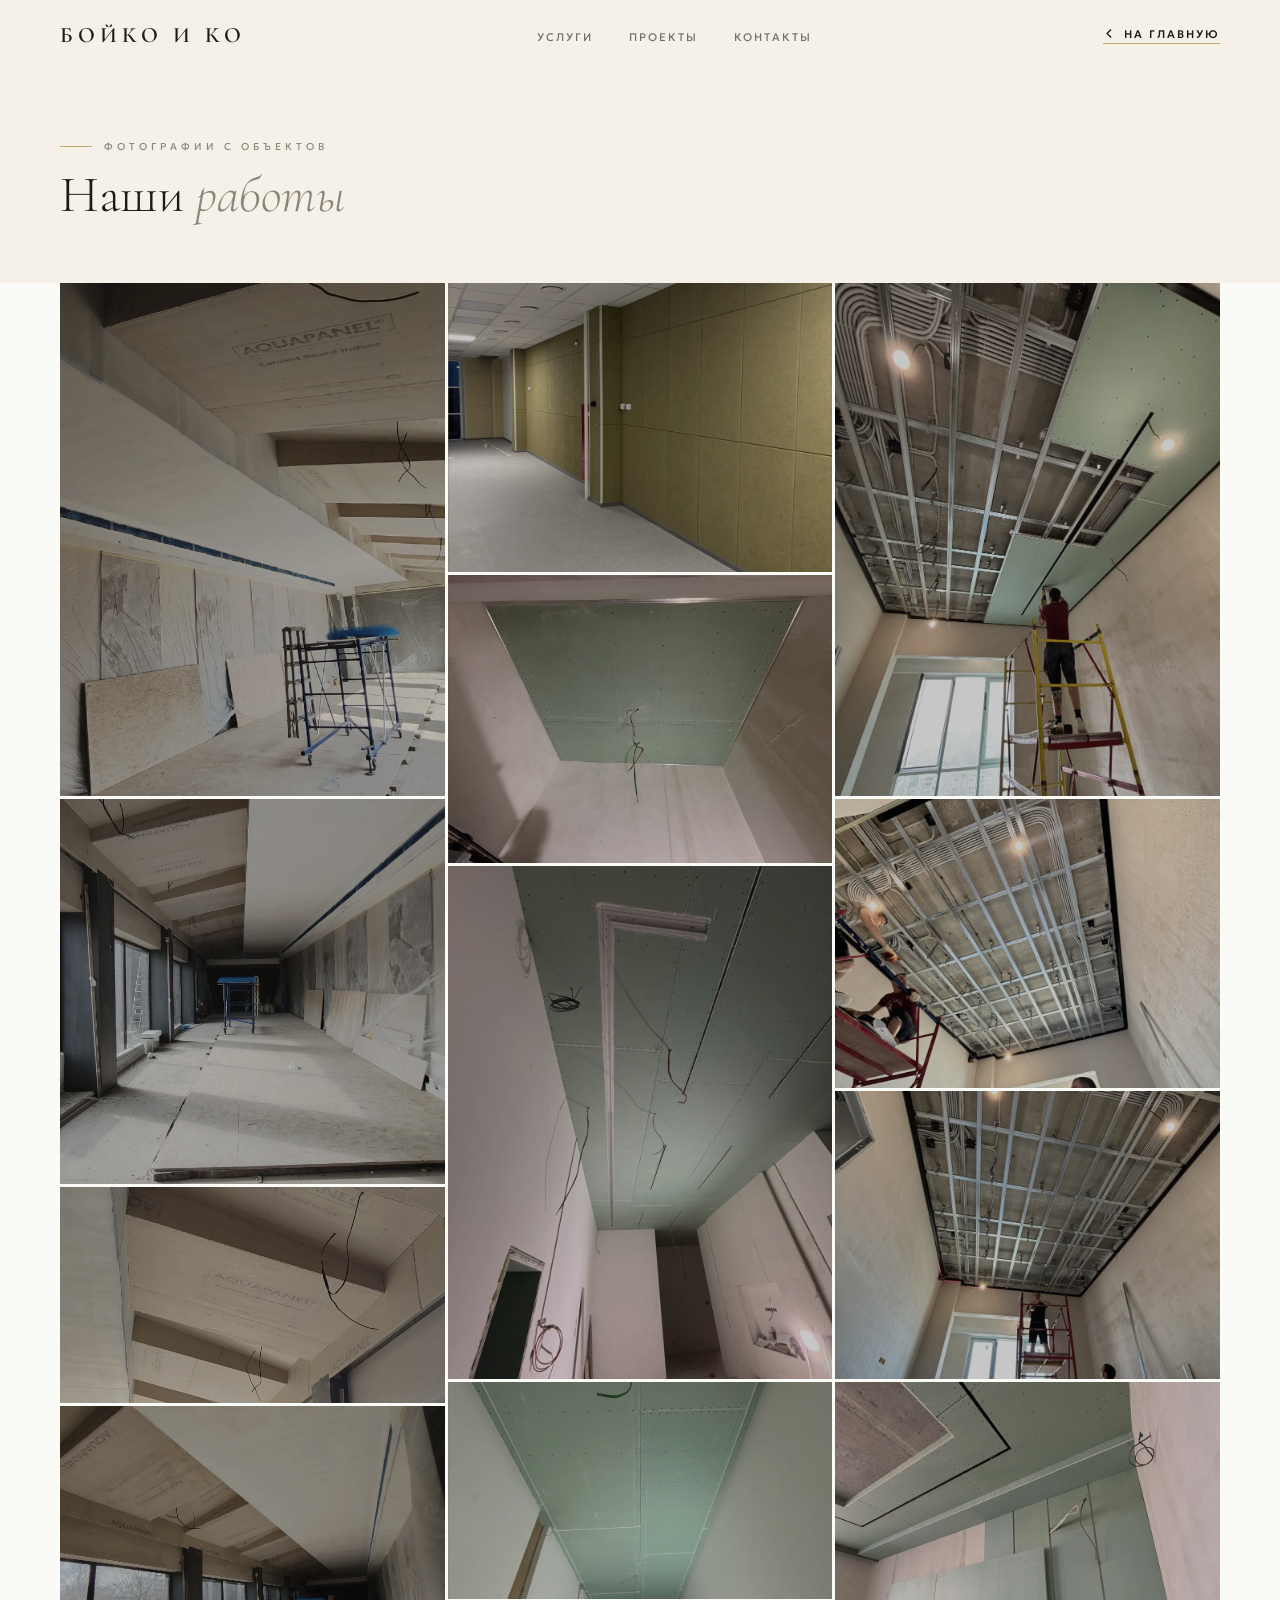
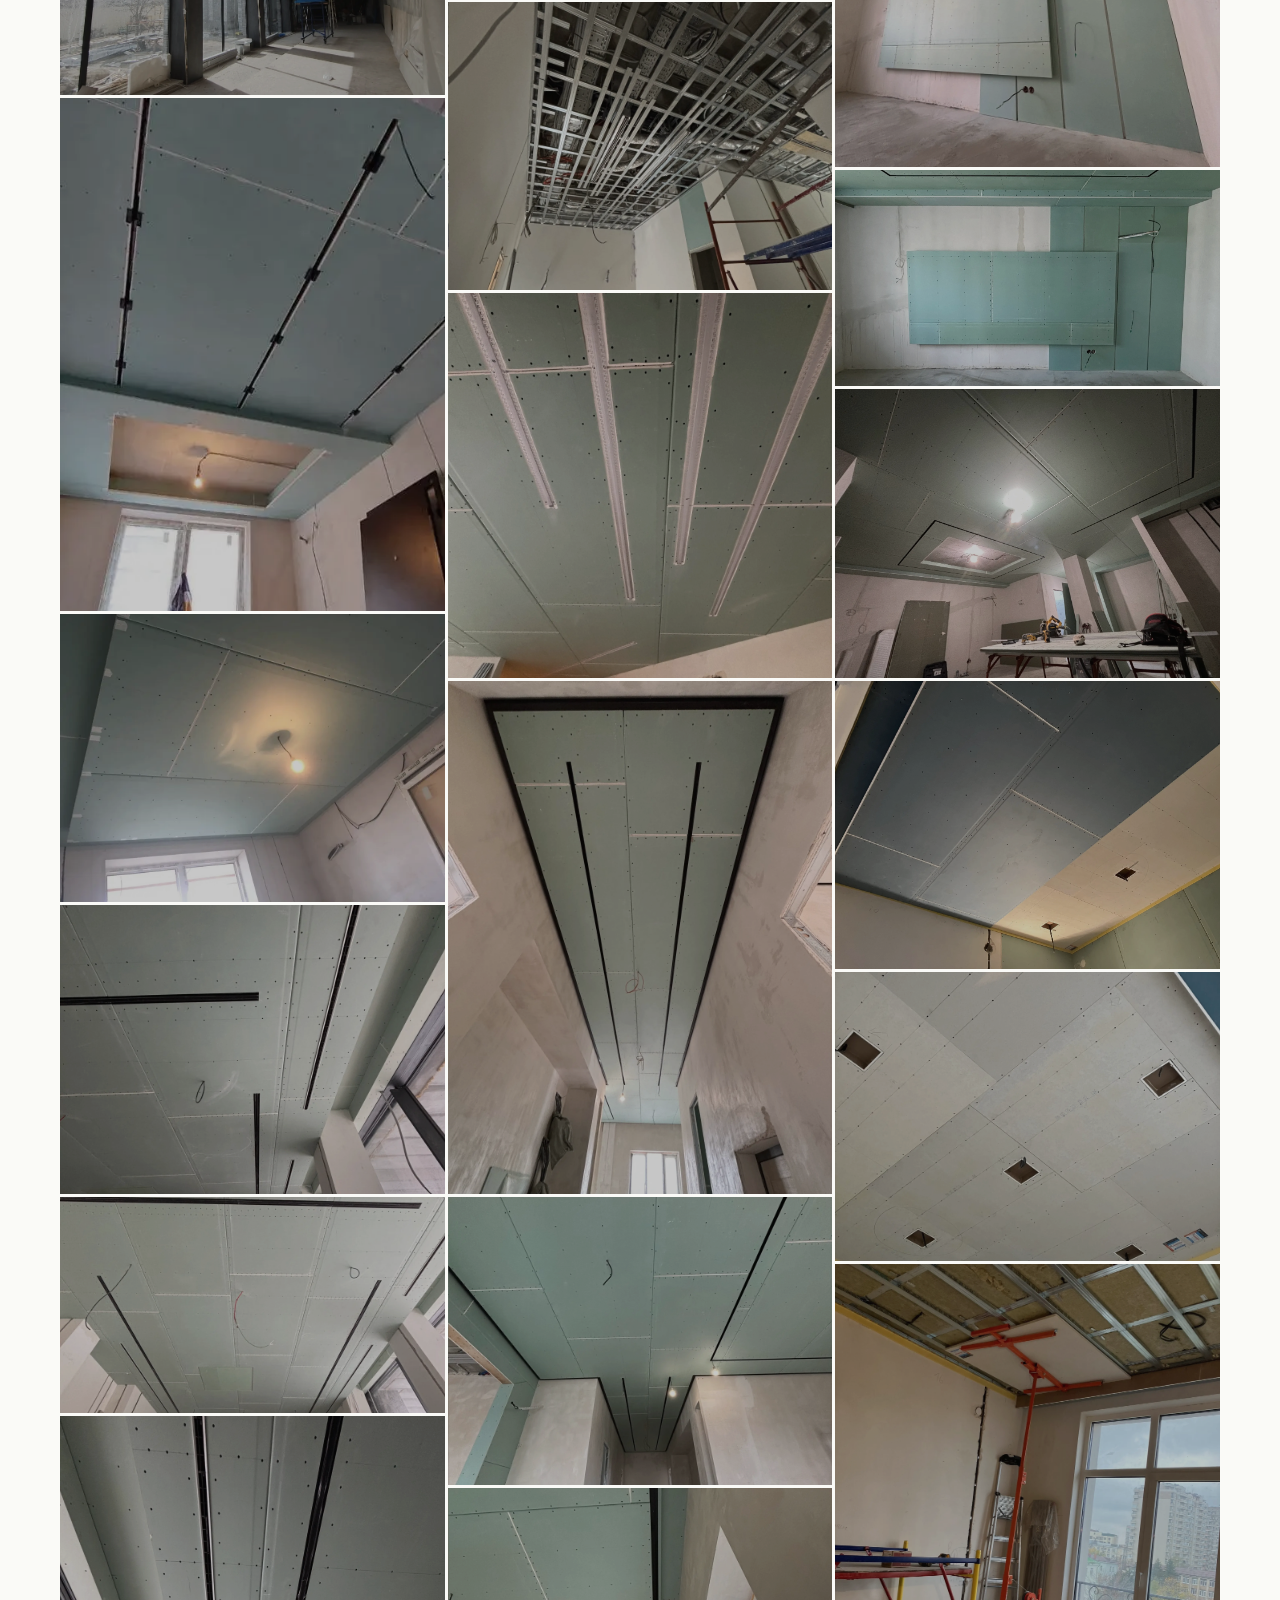
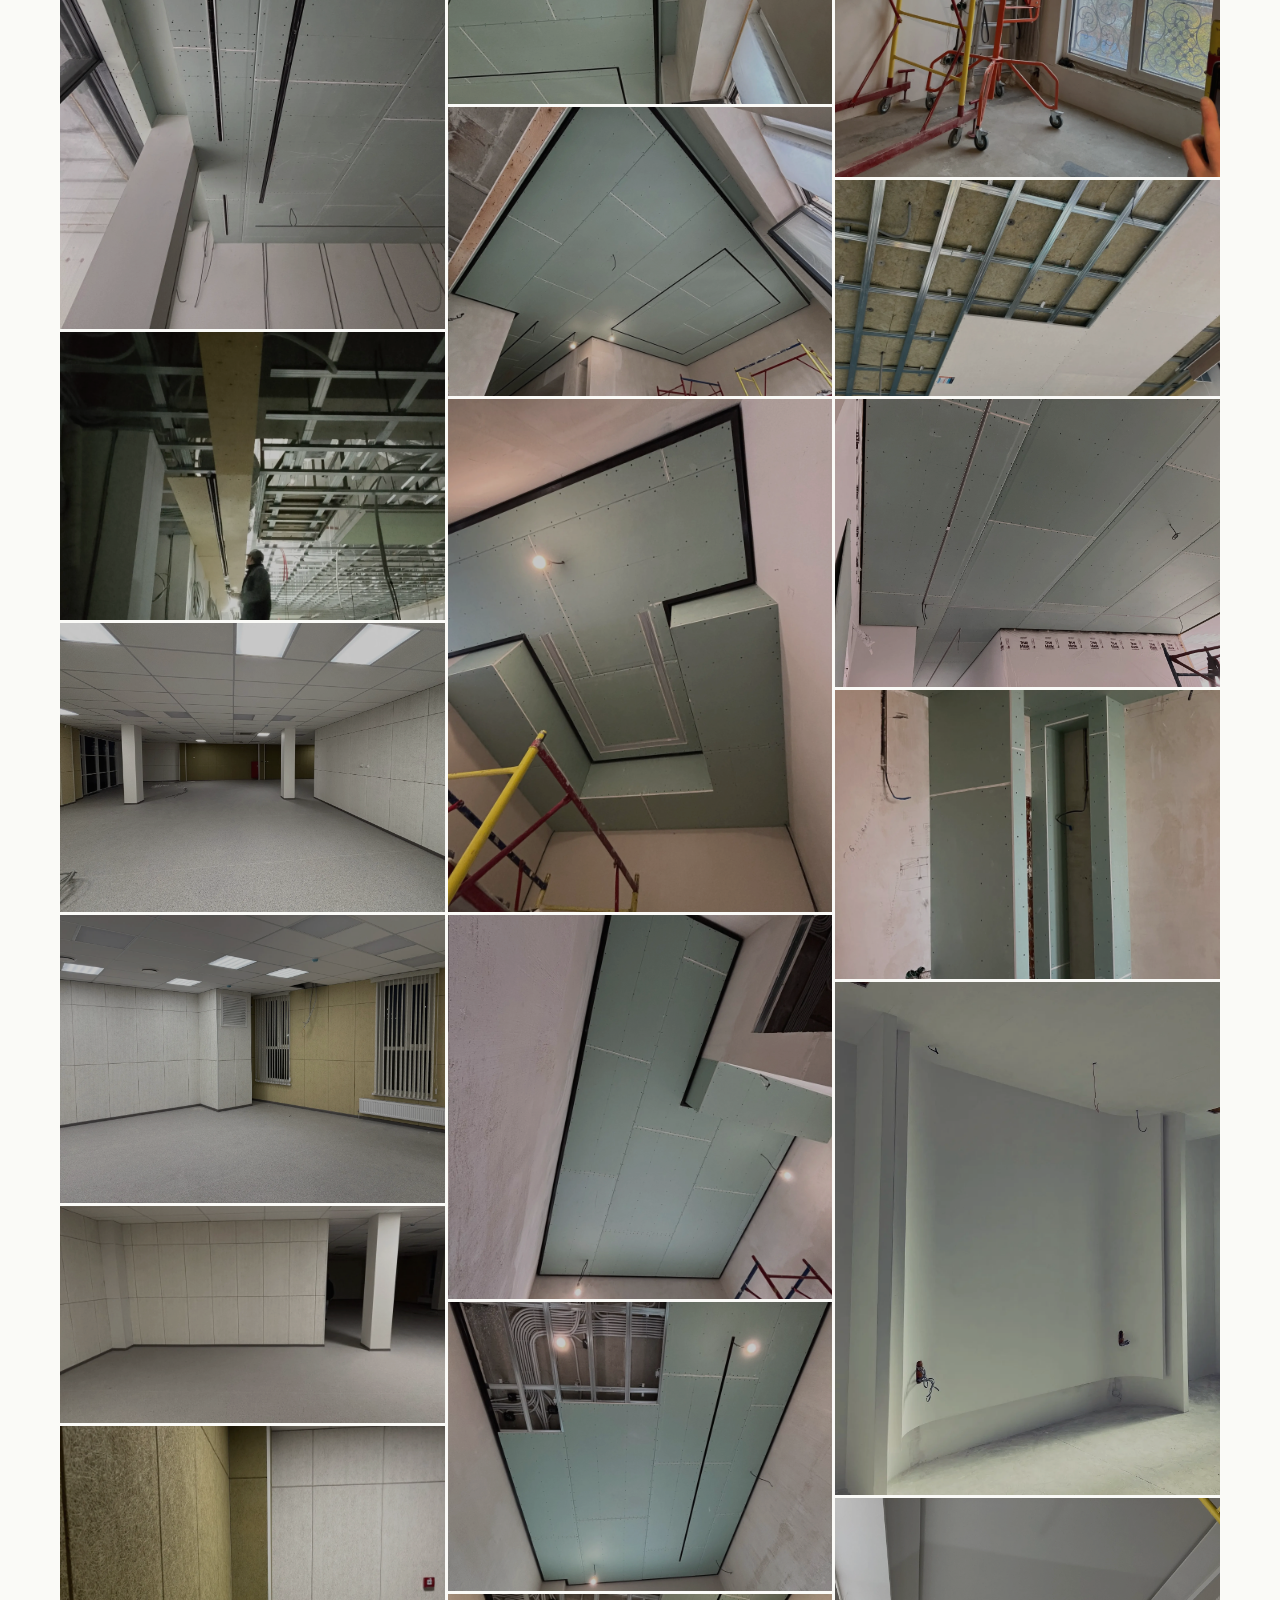
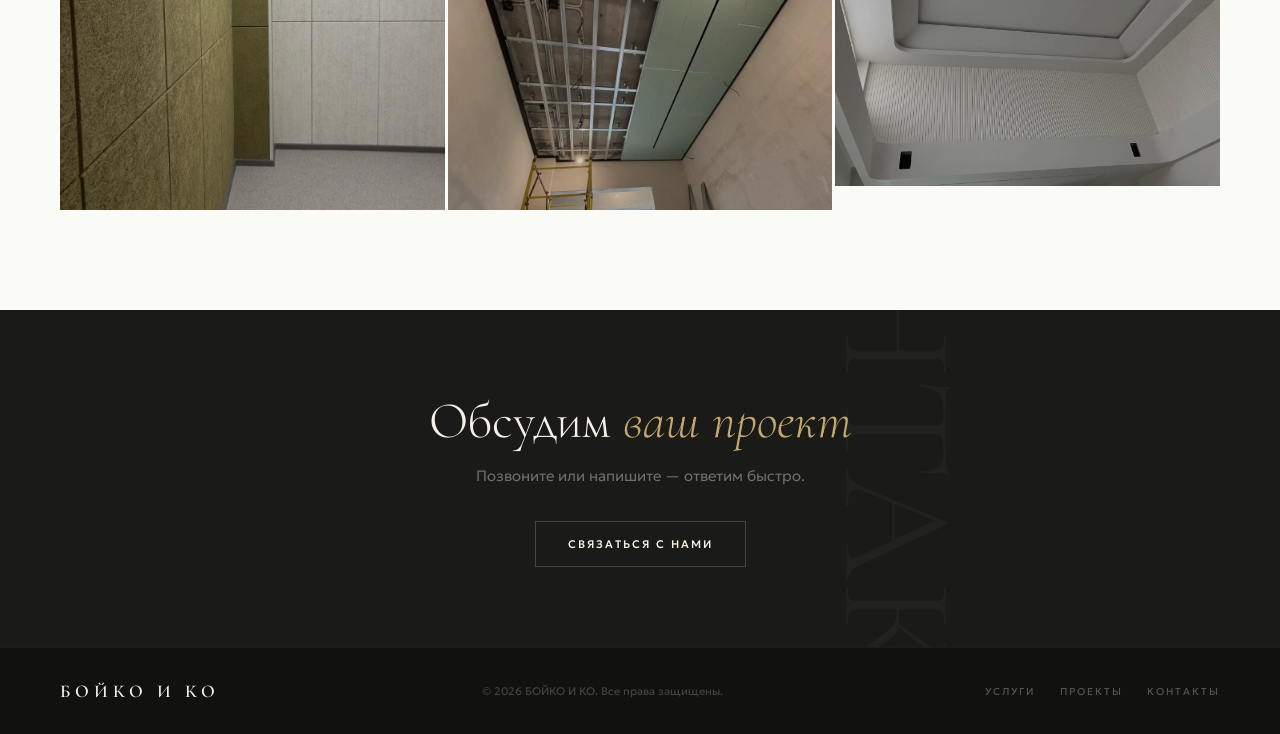
==== commit 7a93ecb2: "Update portfolio.html" ====
--- a/portfolio.html
+++ b/portfolio.html
@@ -323,48 +323,49 @@
 
 <script>
 const PHOTOS = [
-  { src: 'img/portfolio/full/1.jpg' },
-  { src: 'img/portfolio/full/2.jpg' },
-  { src: 'img/portfolio/full/3.jpg' },
-  { src: 'img/portfolio/full/4.jpg' },
-  { src: 'img/portfolio/full/5.jpg' },
-  { src: 'img/portfolio/full/6.jpg' },
-  { src: 'img/portfolio/full/7.jpg' },
-  { src: 'img/portfolio/full/8.jpg' },
-  { src: 'img/portfolio/full/9.jpg' },
-  { src: 'img/portfolio/full/10.jpg' },
-  { src: 'img/portfolio/full/11.jpg' },
-  { src: 'img/portfolio/full/12.jpg' },
-  { src: 'img/portfolio/full/13.jpg' },
-  { src: 'img/portfolio/full/14.jpg' },
-  { src: 'img/portfolio/full/15.jpg' },
-  { src: 'img/portfolio/full/16.jpg' },
-  { src: 'img/portfolio/full/17.jpg' },
-  { src: 'img/portfolio/full/18.jpg' },
-  { src: 'img/portfolio/full/19.jpg' },
-  { src: 'img/portfolio/full/20.jpg' },
-  { src: 'img/portfolio/full/21.jpg' },
-  { src: 'img/portfolio/full/22.jpg' },
-  { src: 'img/portfolio/full/23.jpg' },
-  { src: 'img/portfolio/full/24.jpg' },
-  { src: 'img/portfolio/full/25.jpg' },
-  { src: 'img/portfolio/full/26.jpg' },
-  { src: 'img/portfolio/full/27.jpg' },
-  { src: 'img/portfolio/full/28.jpg' },
-  { src: 'img/portfolio/full/29.jpg' },
-  { src: 'img/portfolio/full/30.jpg' },
-  { src: 'img/portfolio/full/31.jpg' },
-  { src: 'img/portfolio/full/32.jpg' },
-  { src: 'img/portfolio/full/33.jpg' },
-  { src: 'img/portfolio/full/34.jpg' },
-  { src: 'img/portfolio/full/35.jpg' },
-  { src: 'img/portfolio/full/36.jpg' },
-  { src: 'img/portfolio/full/37.jpg' },
-  { src: 'img/portfolio/full/38.jpg' },
-  { src: 'img/portfolio/full/39.jpg' },
-  { src: 'img/portfolio/full/40.jpg' },
-  { src: 'img/portfolio/full/41.jpg' },
-  { src: 'img/portfolio/full/42.jpg' },
+  { src: 'img/portfolio/full/1.webp' },
+  { src: 'img/portfolio/full/2.webp' },
+  { src: 'img/portfolio/full/3.webp' },
+  { src: 'img/portfolio/full/4.webp' },
+  { src: 'img/portfolio/full/5.webp' },
+  { src: 'img/portfolio/full/6.webp' },
+  { src: 'img/portfolio/full/7.webp' },
+  { src: 'img/portfolio/full/8.webp' },
+  { src: 'img/portfolio/full/9.webp' },
+  { src: 'img/portfolio/full/10.webp' },
+  { src: 'img/portfolio/full/11.webp' },
+  { src: 'img/portfolio/full/12.webp' },
+  { src: 'img/portfolio/full/13.webp' },
+  { src: 'img/portfolio/full/14.webp' },
+  { src: 'img/portfolio/full/15.webp' },
+  { src: 'img/portfolio/full/16.webp' },
+  { src: 'img/portfolio/full/17.webp' },
+  { src: 'img/portfolio/full/18.webp' },
+  { src: 'img/portfolio/full/19.webp' },
+  { src: 'img/portfolio/full/20.webp' },
+  { src: 'img/portfolio/full/21.webp' },
+  { src: 'img/portfolio/full/22.webp' },
+  { src: 'img/portfolio/full/23.webp' },
+  { src: 'img/portfolio/full/24.webp' },
+  { src: 'img/portfolio/full/25.webp' },
+  { src: 'img/portfolio/full/26.webp' },
+  { src: 'img/portfolio/full/27.webp' },
+  { src: 'img/portfolio/full/28.webp' },
+  { src: 'img/portfolio/full/29.webp' },
+  { src: 'img/portfolio/full/30.webp' },
+  { src: 'img/portfolio/full/31.webp' },
+  { src: 'img/portfolio/full/32.webp' },
+  { src: 'img/portfolio/full/33.webp' },
+  { src: 'img/portfolio/full/34.webp' },
+  { src: 'img/portfolio/full/35.webp' },
+  { src: 'img/portfolio/full/36.webp' },
+  { src: 'img/portfolio/full/37.webp' },
+  { src: 'img/portfolio/full/38.webp' },
+  { src: 'img/portfolio/full/39.webp' },
+  { src: 'img/portfolio/full/40.webp' },
+  { src: 'img/portfolio/full/41.webp' },
+  { src: 'img/portfolio/full/42.webp' },
+  
 ];
 
 // ═══════════════════════════════════════════
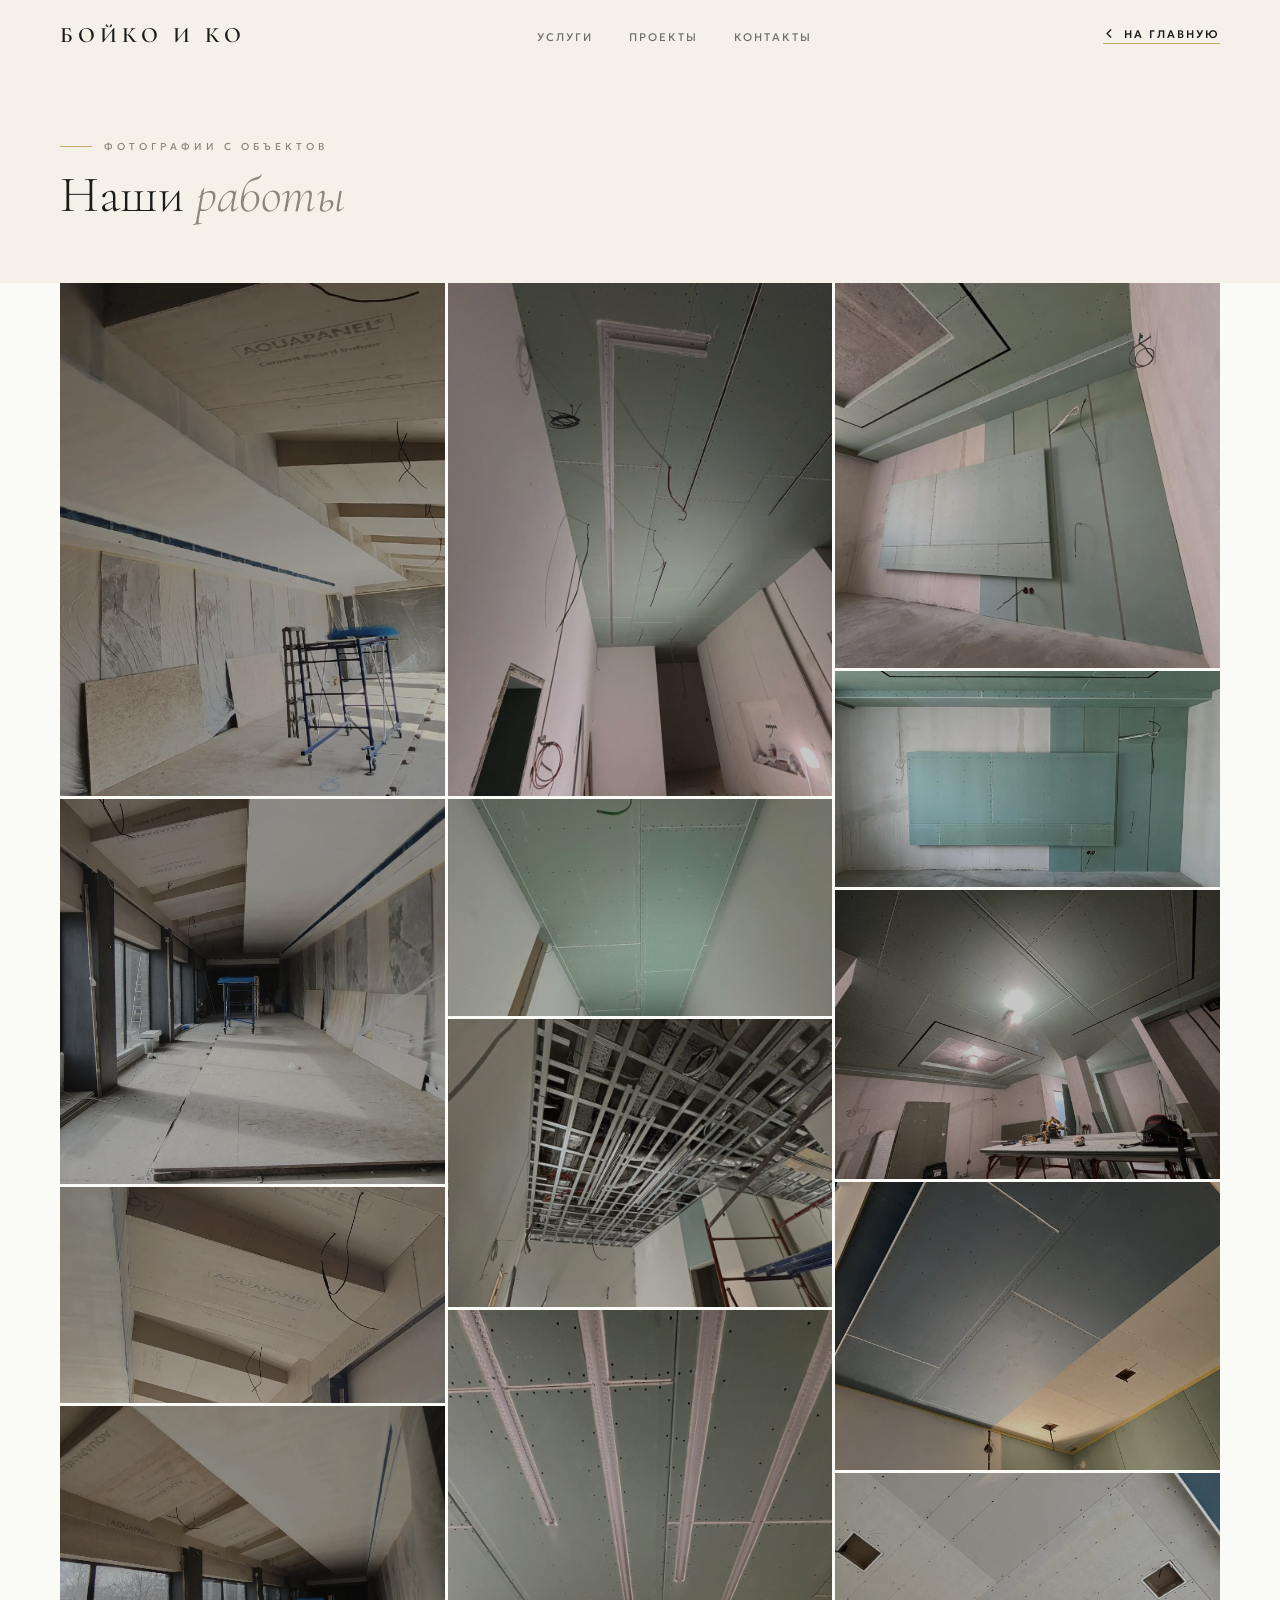
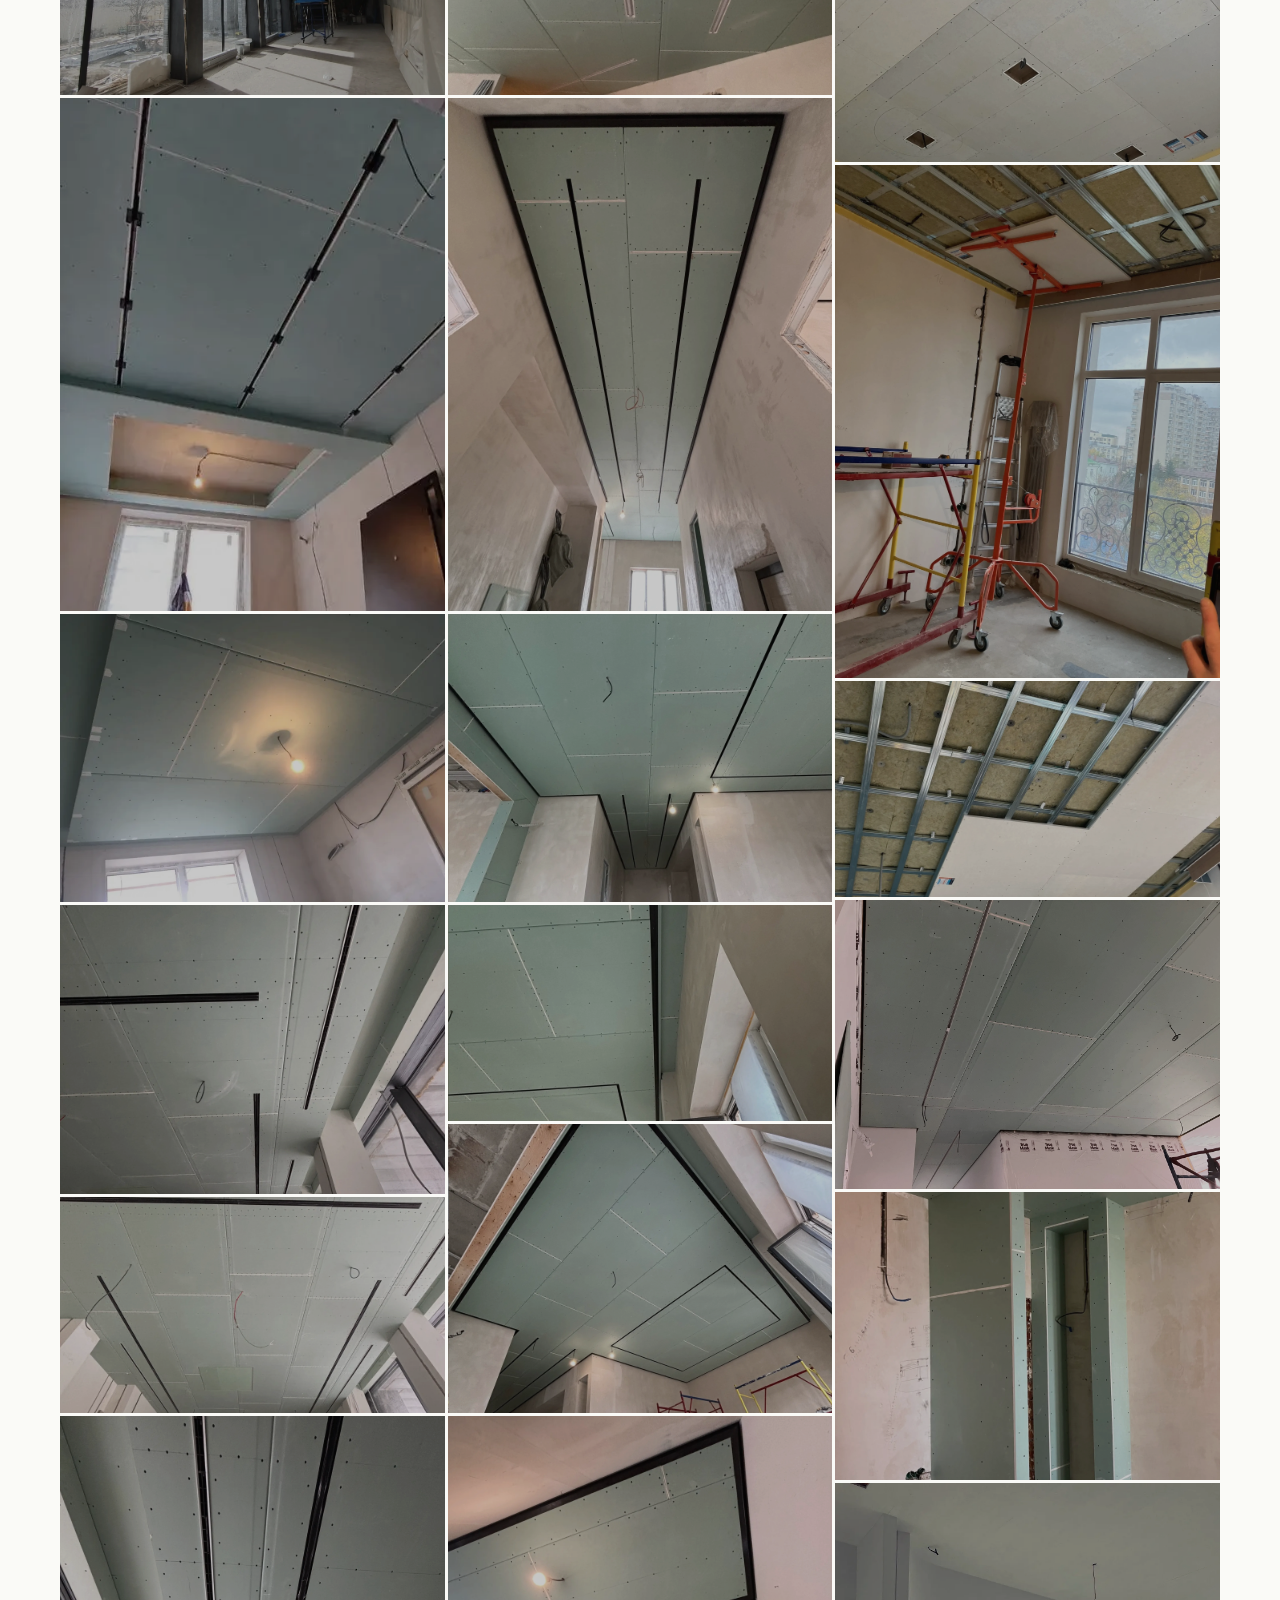
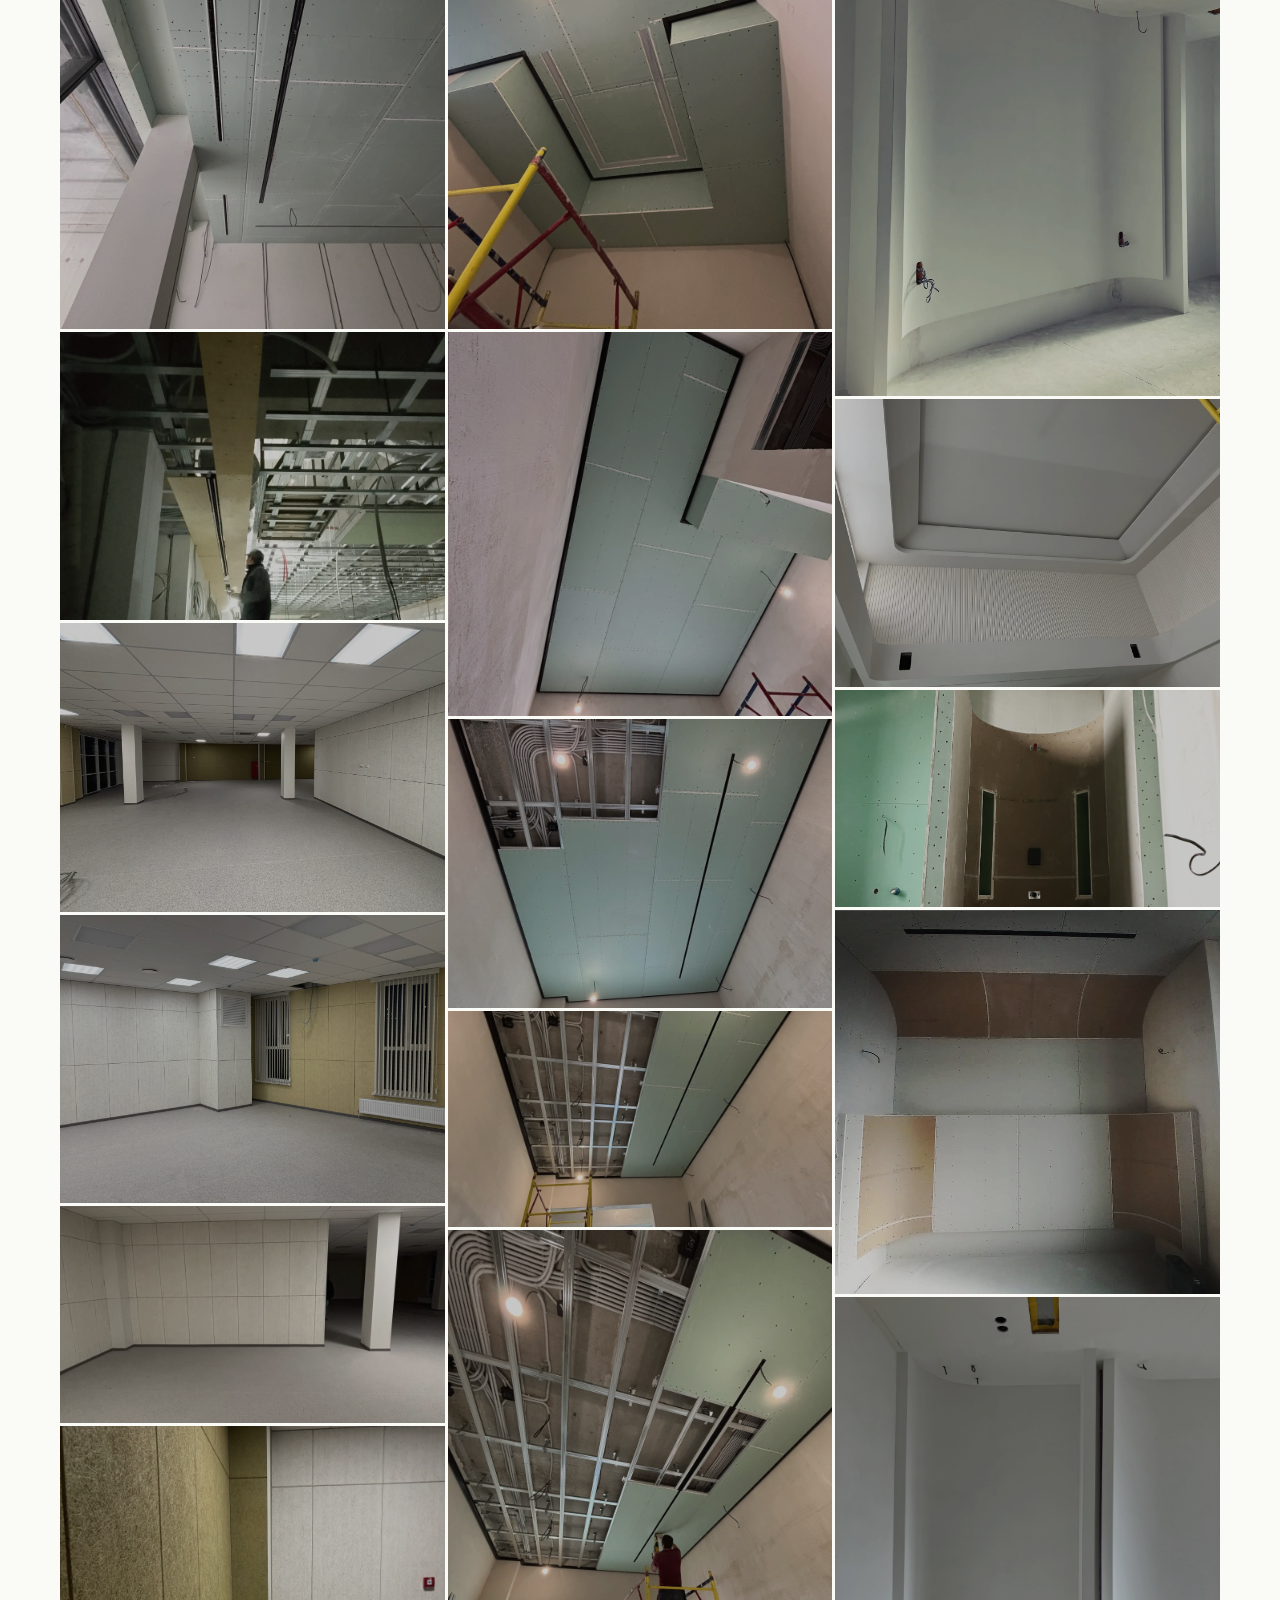
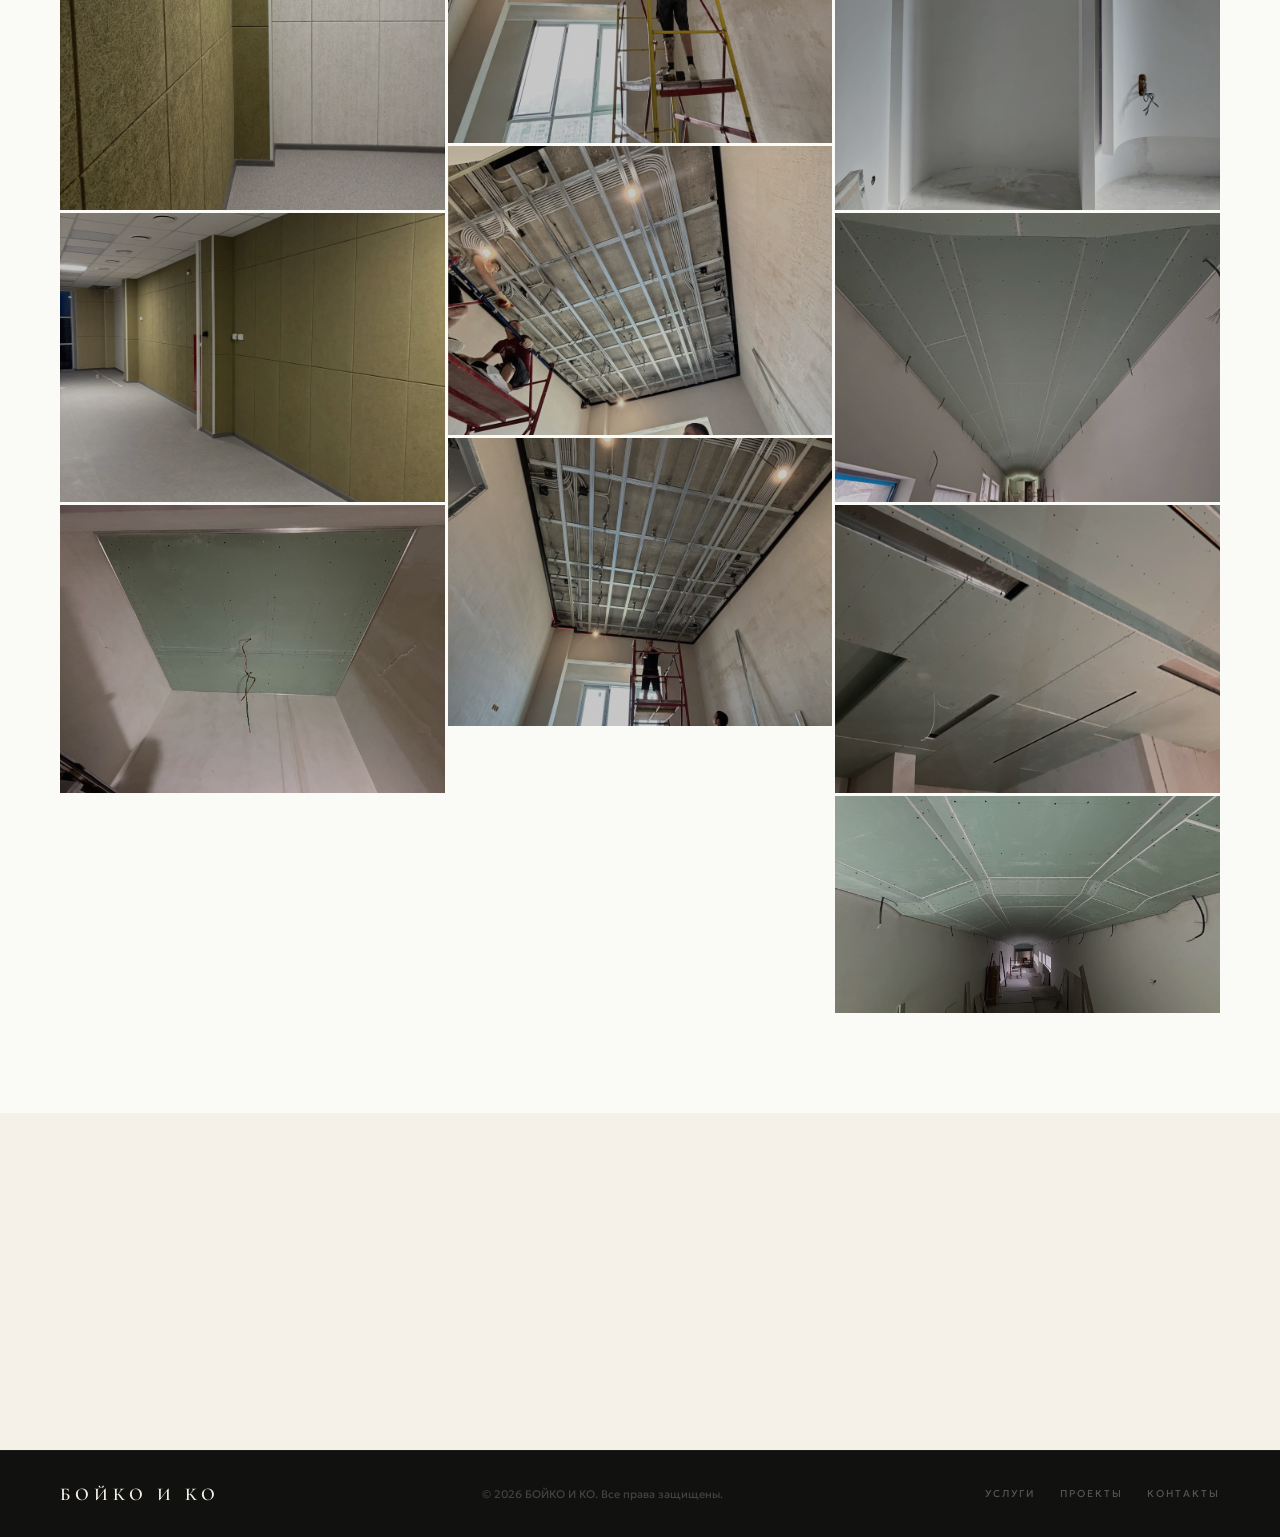
==== commit fdafda6a: "ч" ====
--- a/portfolio.html
+++ b/portfolio.html
@@ -365,7 +365,13 @@
   { src: 'img/portfolio/full/40.webp' },
   { src: 'img/portfolio/full/41.webp' },
   { src: 'img/portfolio/full/42.webp' },
-  
+  { src: 'img/portfolio/full/50.jpg' },
+  { src: 'img/portfolio/full/51.jpg' },
+  { src: 'img/portfolio/full/52.jpg' },
+  { src: 'img/portfolio/full/55.jpg' },
+  { src: 'img/portfolio/full/54.jpg' },
+  { src: 'img/portfolio/full/56.jpg' },
+
 ];
 
 // ═══════════════════════════════════════════
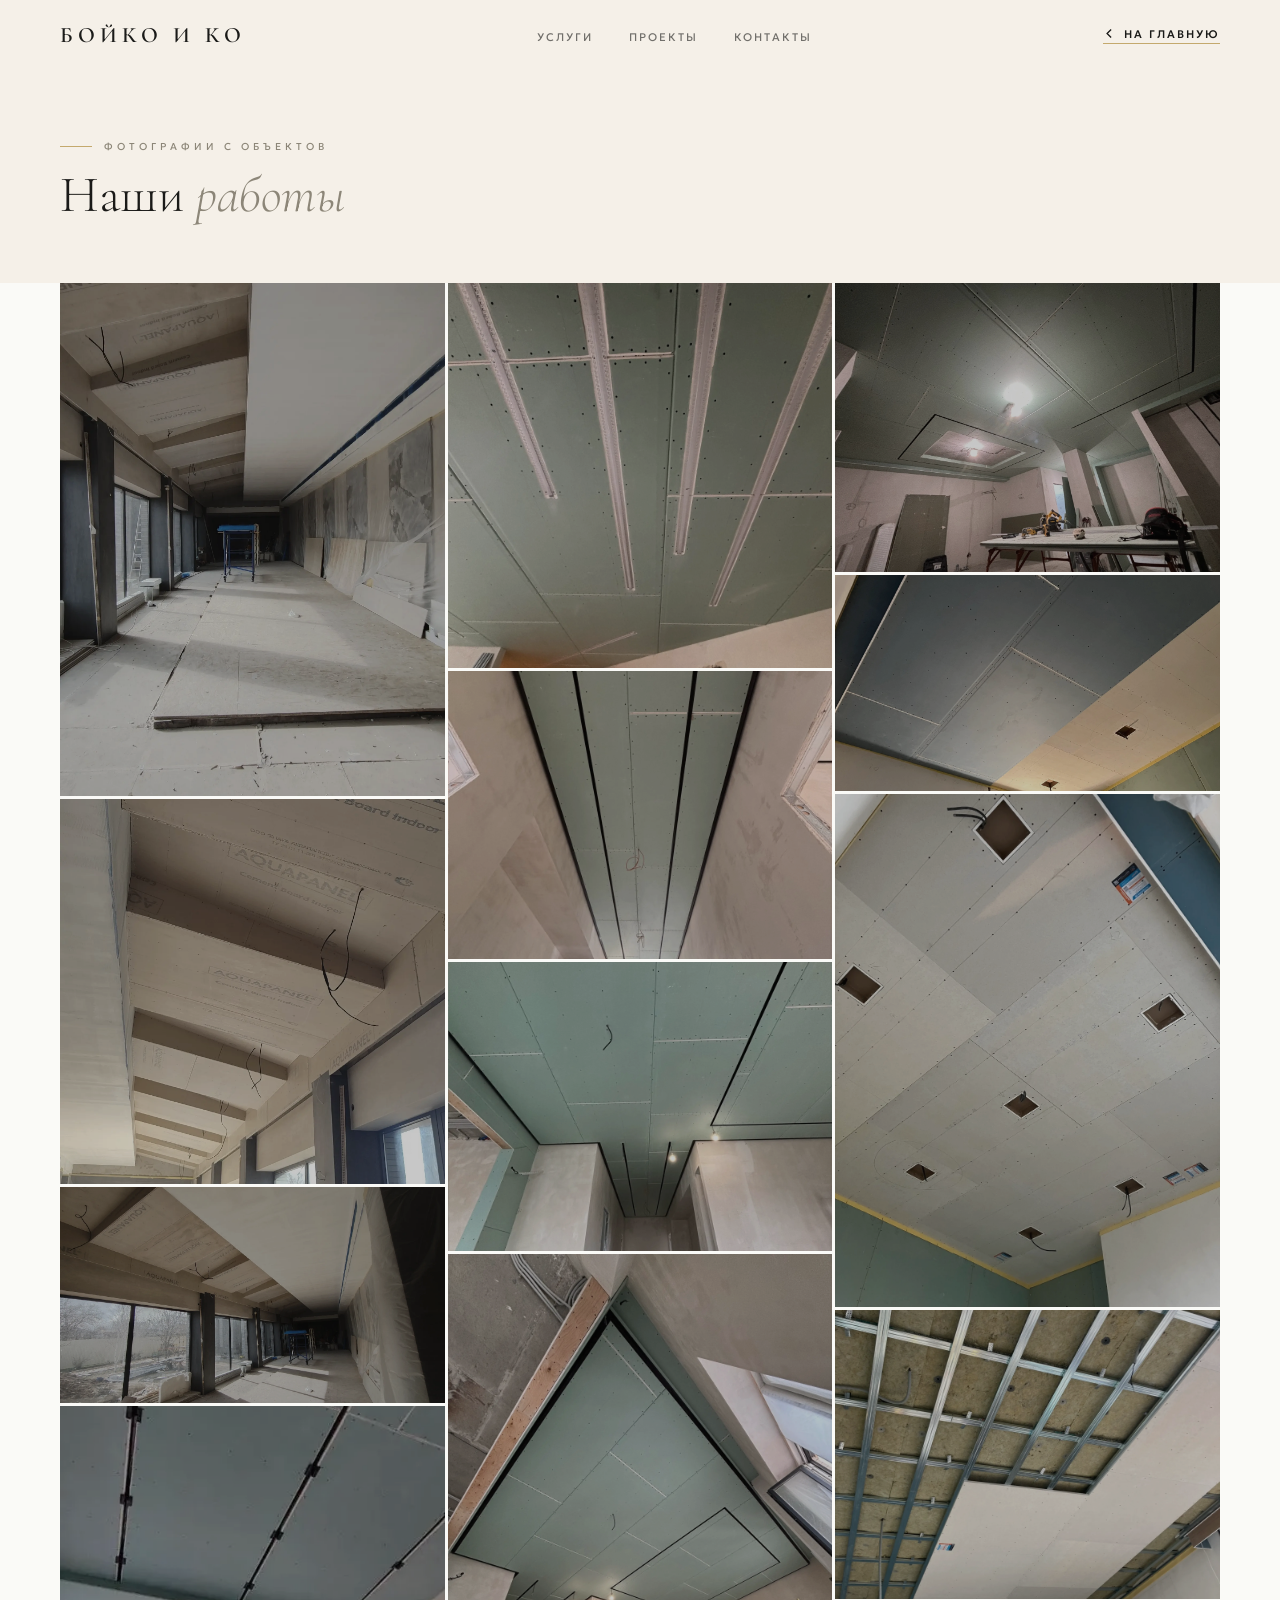
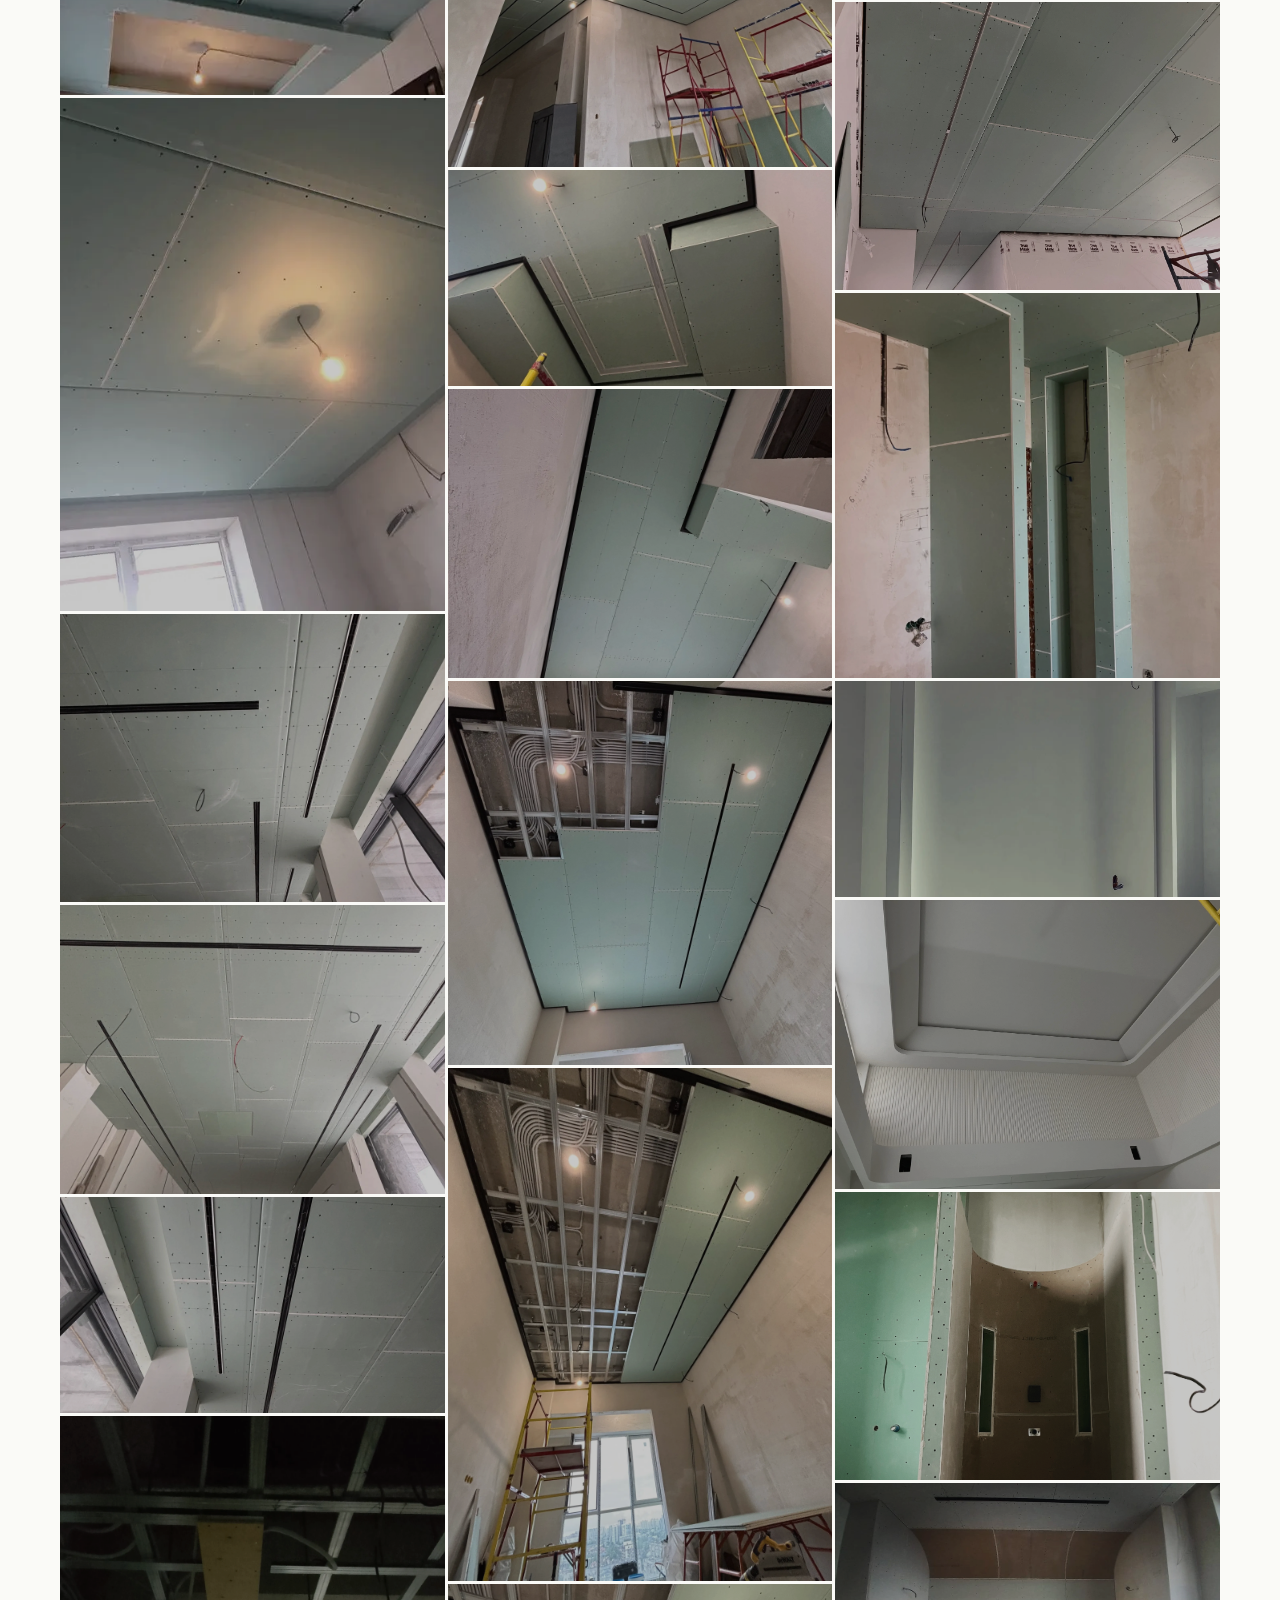
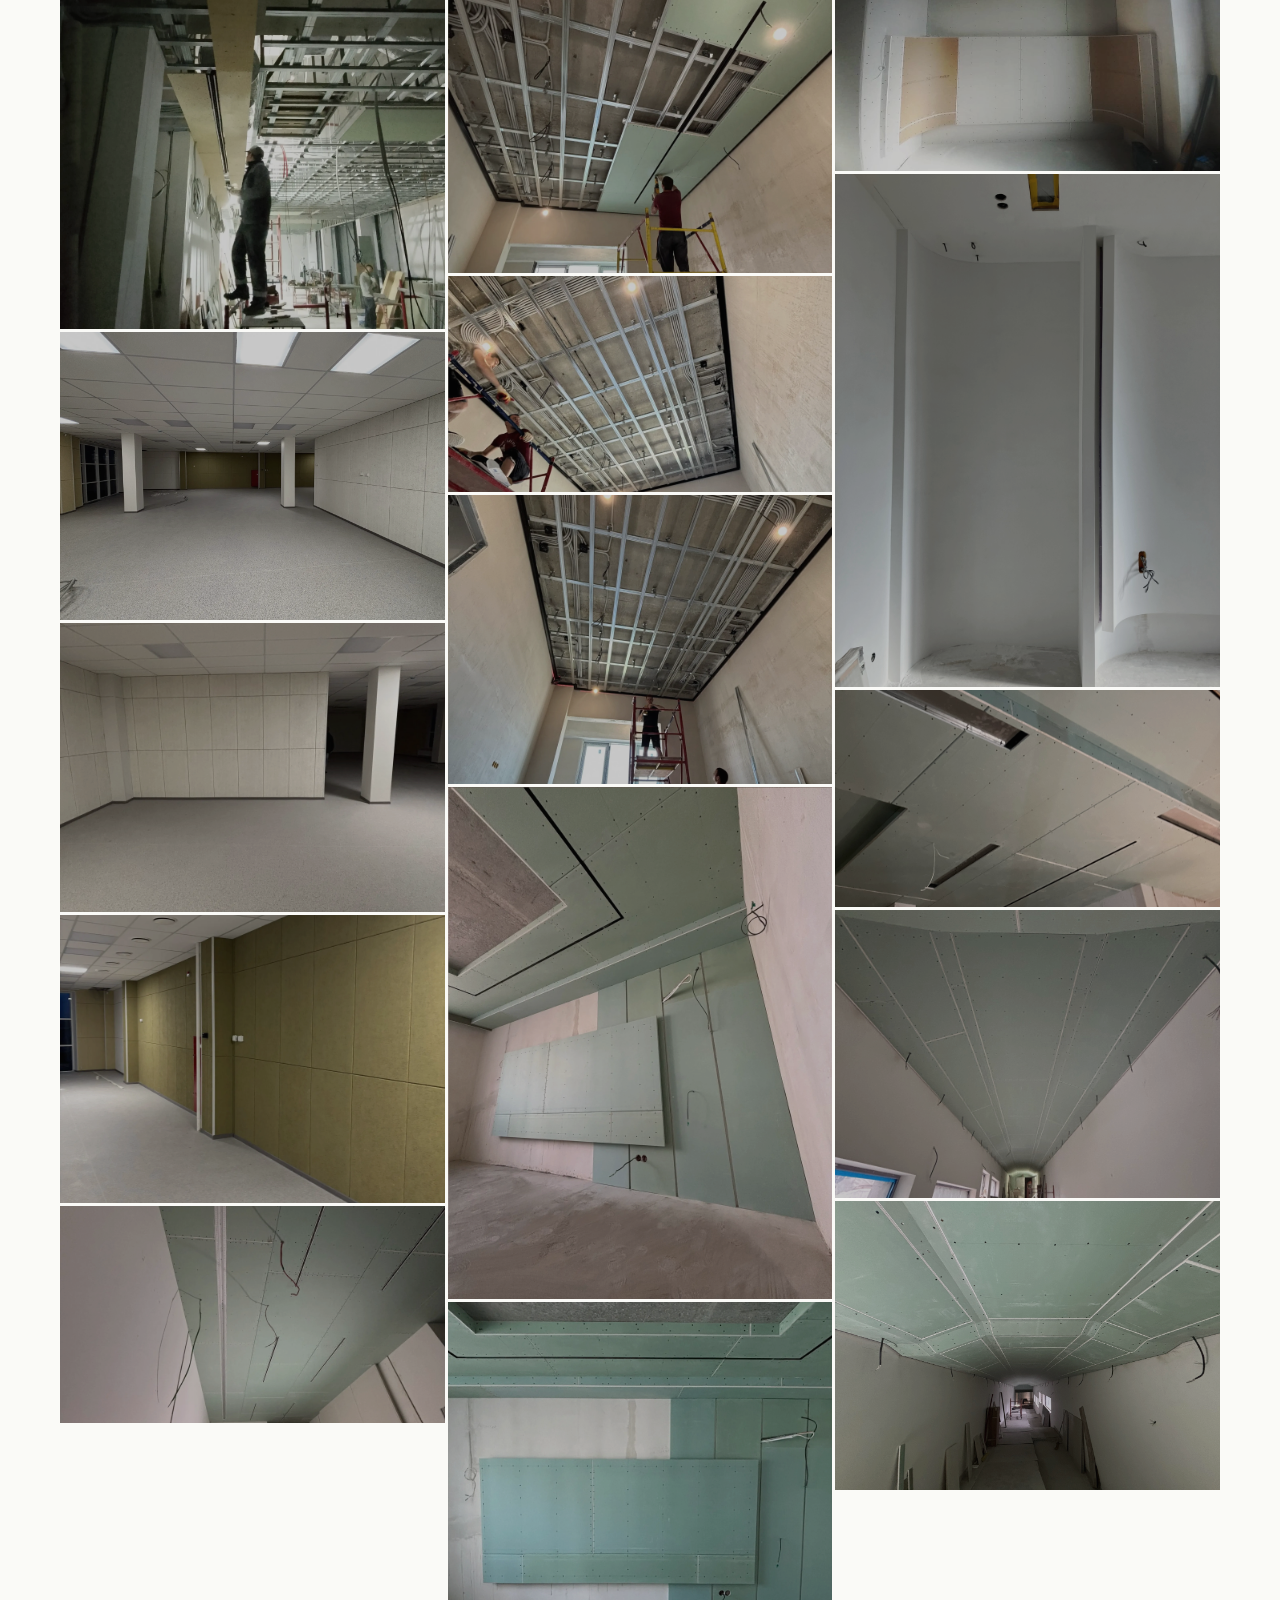
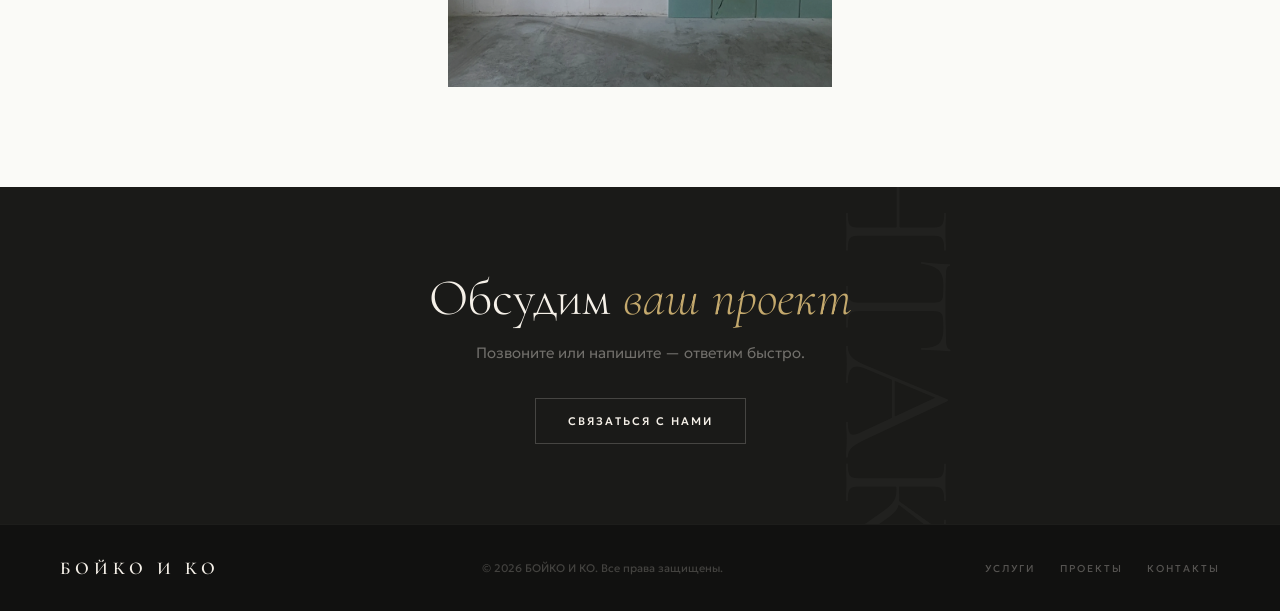
==== commit a47bba77: "с с" ====
--- a/portfolio.html
+++ b/portfolio.html
@@ -323,7 +323,6 @@
 
 <script>
 const PHOTOS = [
-  { src: 'img/portfolio/full/1.webp' },
   { src: 'img/portfolio/full/2.webp' },
   { src: 'img/portfolio/full/3.webp' },
   { src: 'img/portfolio/full/4.webp' },
@@ -334,18 +333,12 @@
   { src: 'img/portfolio/full/9.webp' },
   { src: 'img/portfolio/full/10.webp' },
   { src: 'img/portfolio/full/11.webp' },
-  { src: 'img/portfolio/full/12.webp' },
   { src: 'img/portfolio/full/13.webp' },
-  { src: 'img/portfolio/full/14.webp' },
   { src: 'img/portfolio/full/15.webp' },
-  { src: 'img/portfolio/full/16.webp' },
   { src: 'img/portfolio/full/17.webp' },
-  { src: 'img/portfolio/full/18.webp' },
-  { src: 'img/portfolio/full/19.webp' },
   { src: 'img/portfolio/full/20.webp' },
   { src: 'img/portfolio/full/21.webp' },
   { src: 'img/portfolio/full/22.webp' },
-  { src: 'img/portfolio/full/23.webp' },
   { src: 'img/portfolio/full/24.webp' },
   { src: 'img/portfolio/full/25.webp' },
   { src: 'img/portfolio/full/26.webp' },
@@ -359,7 +352,6 @@
   { src: 'img/portfolio/full/34.webp' },
   { src: 'img/portfolio/full/35.webp' },
   { src: 'img/portfolio/full/36.webp' },
-  { src: 'img/portfolio/full/37.webp' },
   { src: 'img/portfolio/full/38.webp' },
   { src: 'img/portfolio/full/39.webp' },
   { src: 'img/portfolio/full/40.webp' },
@@ -368,10 +360,11 @@
   { src: 'img/portfolio/full/50.jpg' },
   { src: 'img/portfolio/full/51.jpg' },
   { src: 'img/portfolio/full/52.jpg' },
+  { src: 'img/portfolio/full/54.jpg' },
   { src: 'img/portfolio/full/55.jpg' },
-  { src: 'img/portfolio/full/54.jpg' },
   { src: 'img/portfolio/full/56.jpg' },
 
+  
 ];
 
 // ═══════════════════════════════════════════
@@ -465,4 +458,4 @@
 buildGrid();
 </script>
 </body>
-</html>
+</html>
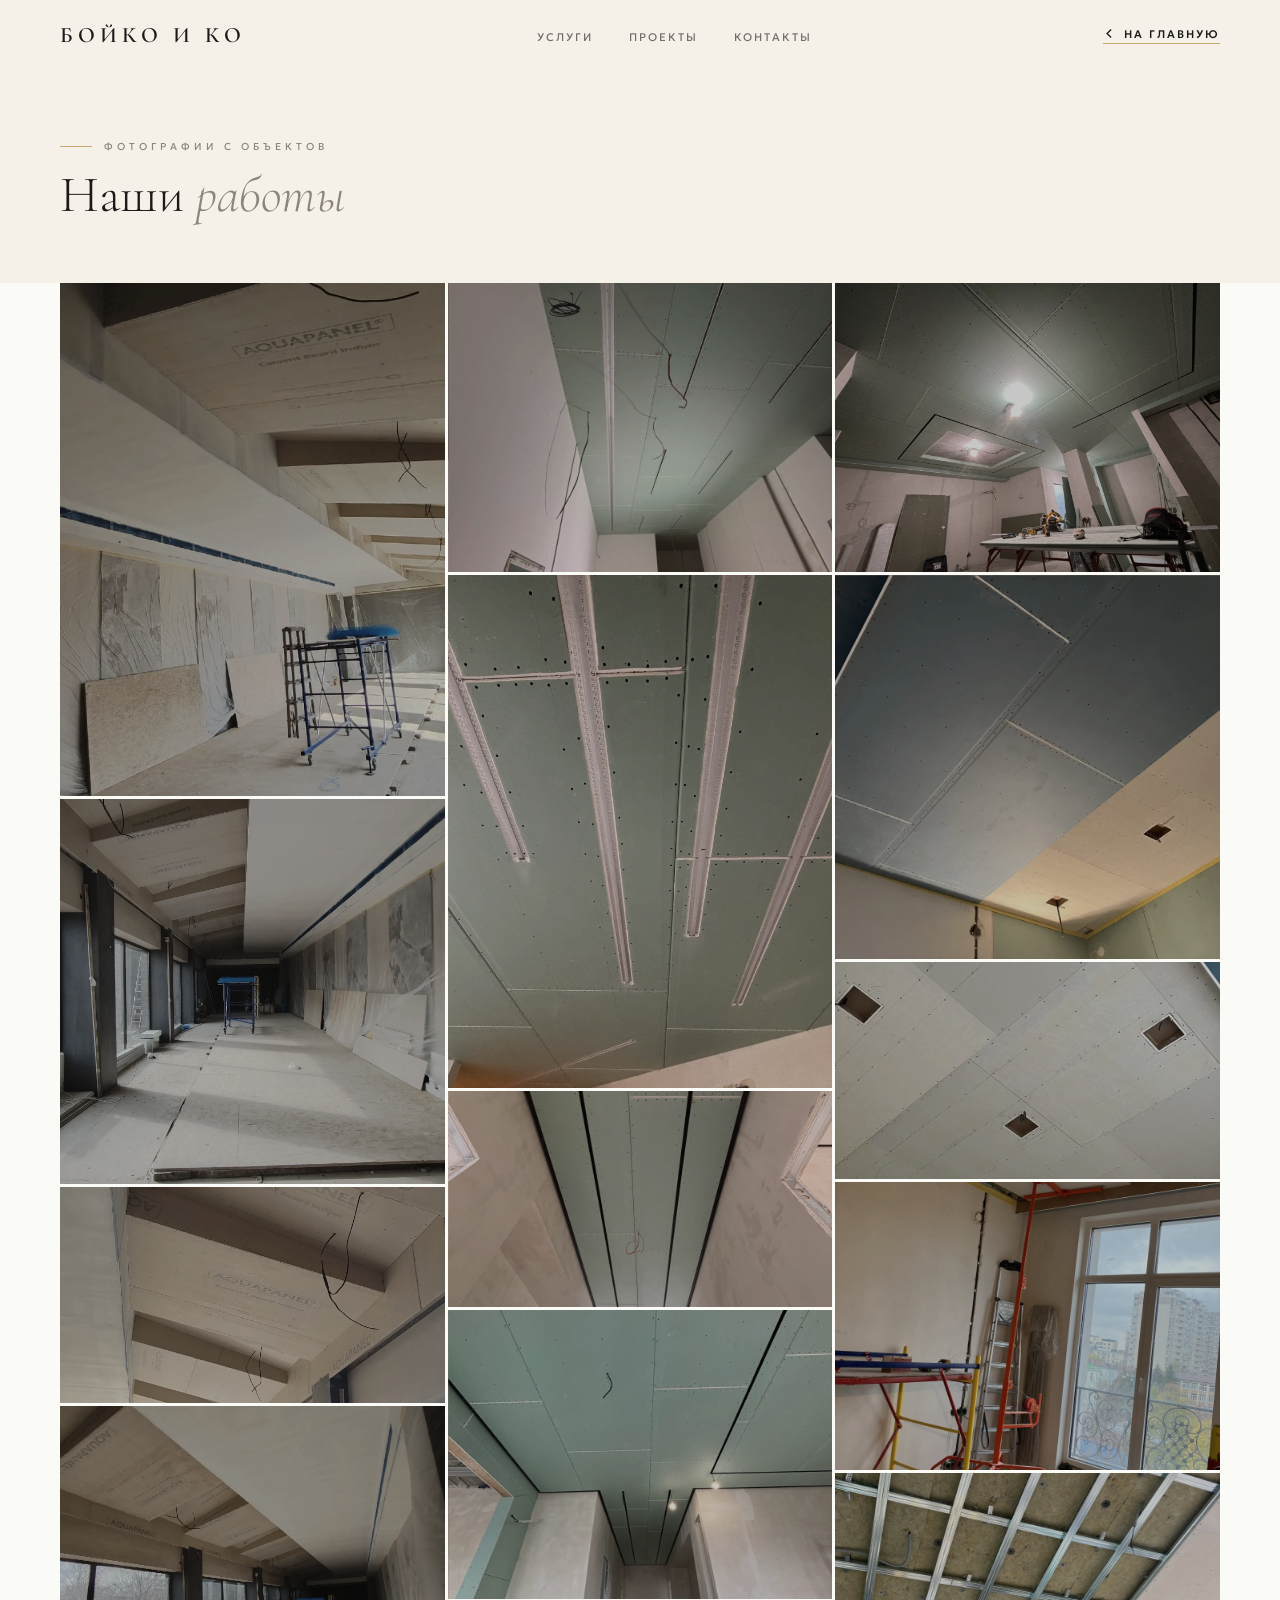
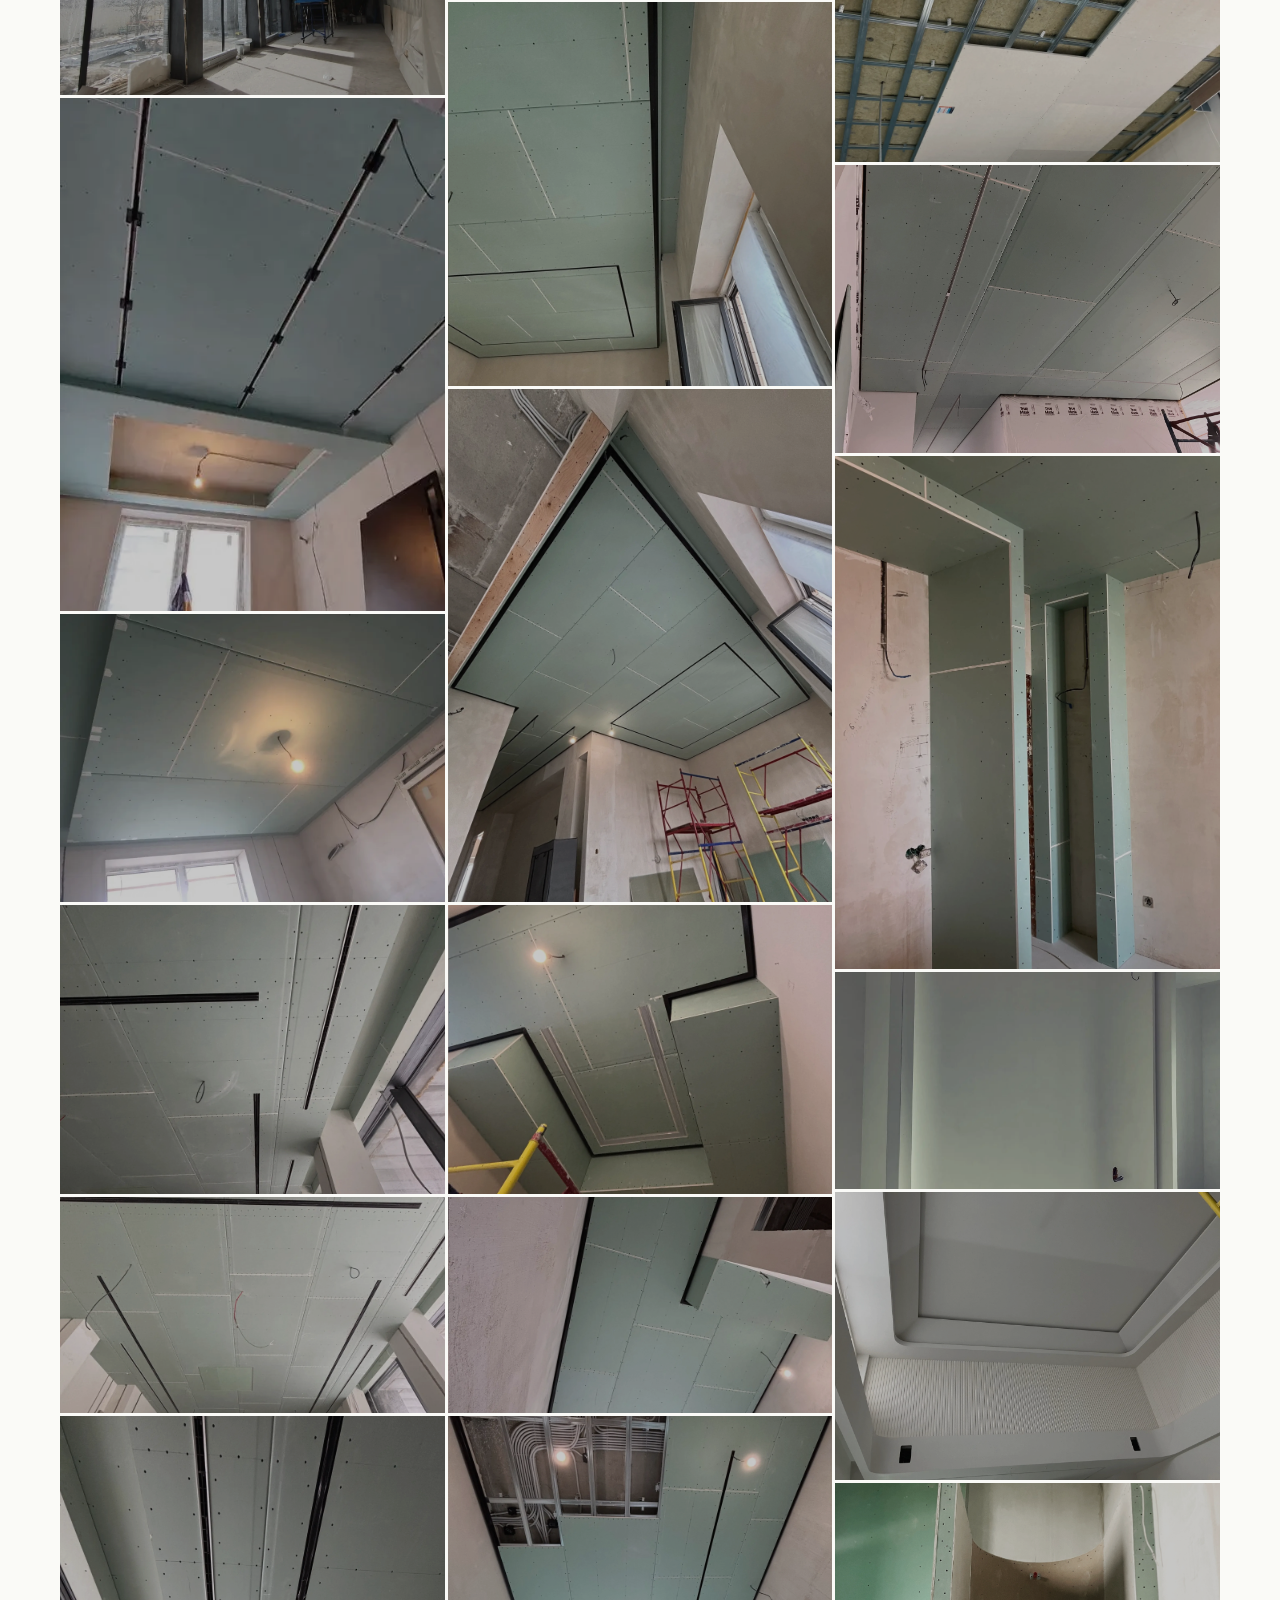
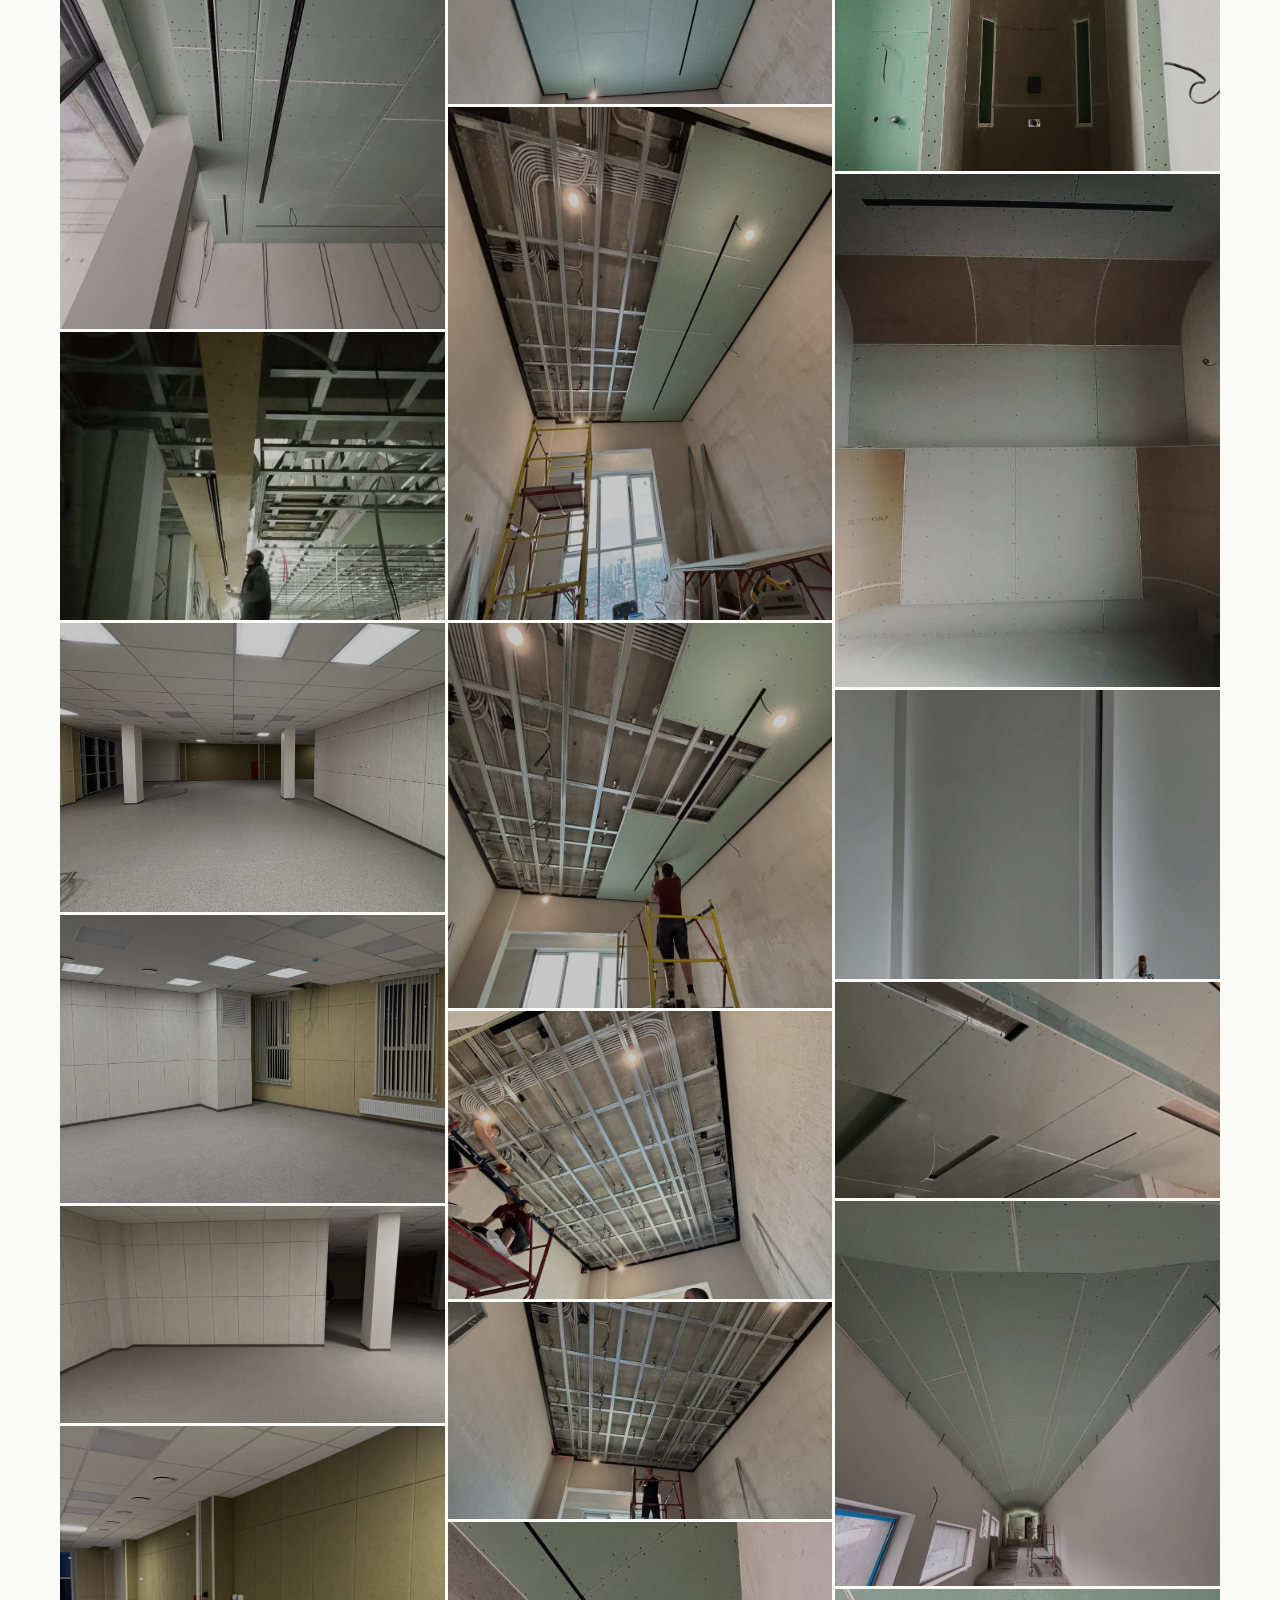
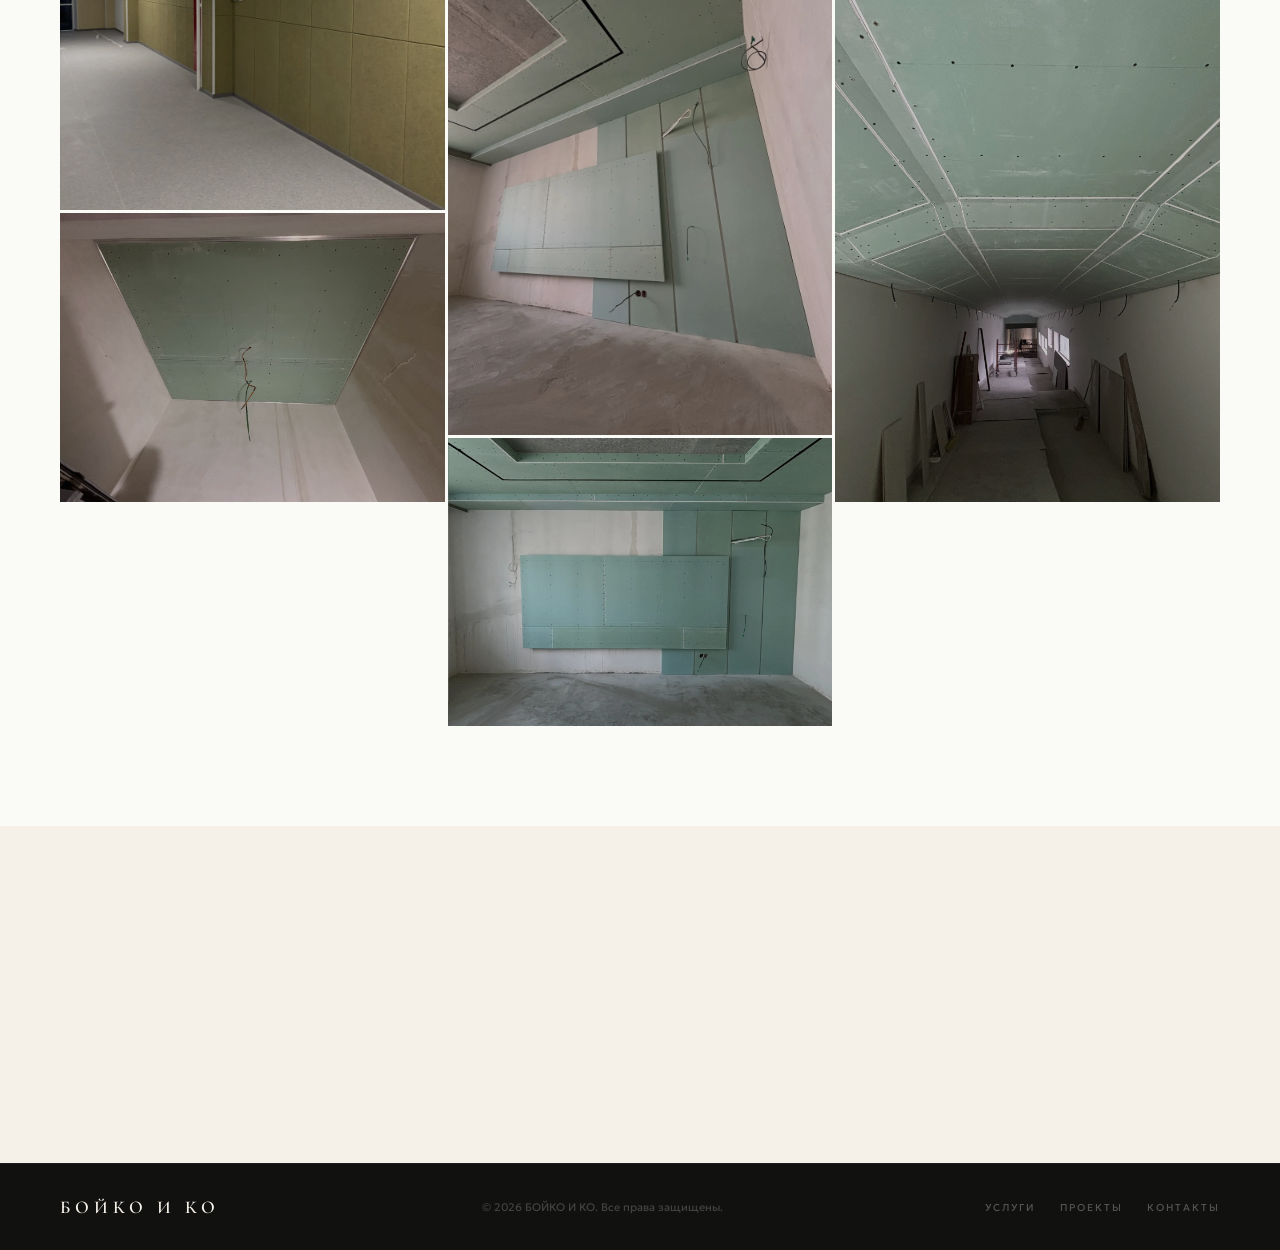
==== commit 6a93670e: "1" ====
--- a/portfolio.html
+++ b/portfolio.html
@@ -323,6 +323,7 @@
 
 <script>
 const PHOTOS = [
+  { src: 'img/portfolio/full/1.webp' },
   { src: 'img/portfolio/full/2.webp' },
   { src: 'img/portfolio/full/3.webp' },
   { src: 'img/portfolio/full/4.webp' },
@@ -333,12 +334,15 @@
   { src: 'img/portfolio/full/9.webp' },
   { src: 'img/portfolio/full/10.webp' },
   { src: 'img/portfolio/full/11.webp' },
+  { src: 'img/portfolio/full/12.webp' },
   { src: 'img/portfolio/full/13.webp' },
   { src: 'img/portfolio/full/15.webp' },
+  { src: 'img/portfolio/full/16.webp' },
   { src: 'img/portfolio/full/17.webp' },
   { src: 'img/portfolio/full/20.webp' },
   { src: 'img/portfolio/full/21.webp' },
   { src: 'img/portfolio/full/22.webp' },
+  { src: 'img/portfolio/full/23.webp' },
   { src: 'img/portfolio/full/24.webp' },
   { src: 'img/portfolio/full/25.webp' },
   { src: 'img/portfolio/full/26.webp' },
@@ -352,6 +356,7 @@
   { src: 'img/portfolio/full/34.webp' },
   { src: 'img/portfolio/full/35.webp' },
   { src: 'img/portfolio/full/36.webp' },
+  { src: 'img/portfolio/full/37.webp' },
   { src: 'img/portfolio/full/38.webp' },
   { src: 'img/portfolio/full/39.webp' },
   { src: 'img/portfolio/full/40.webp' },
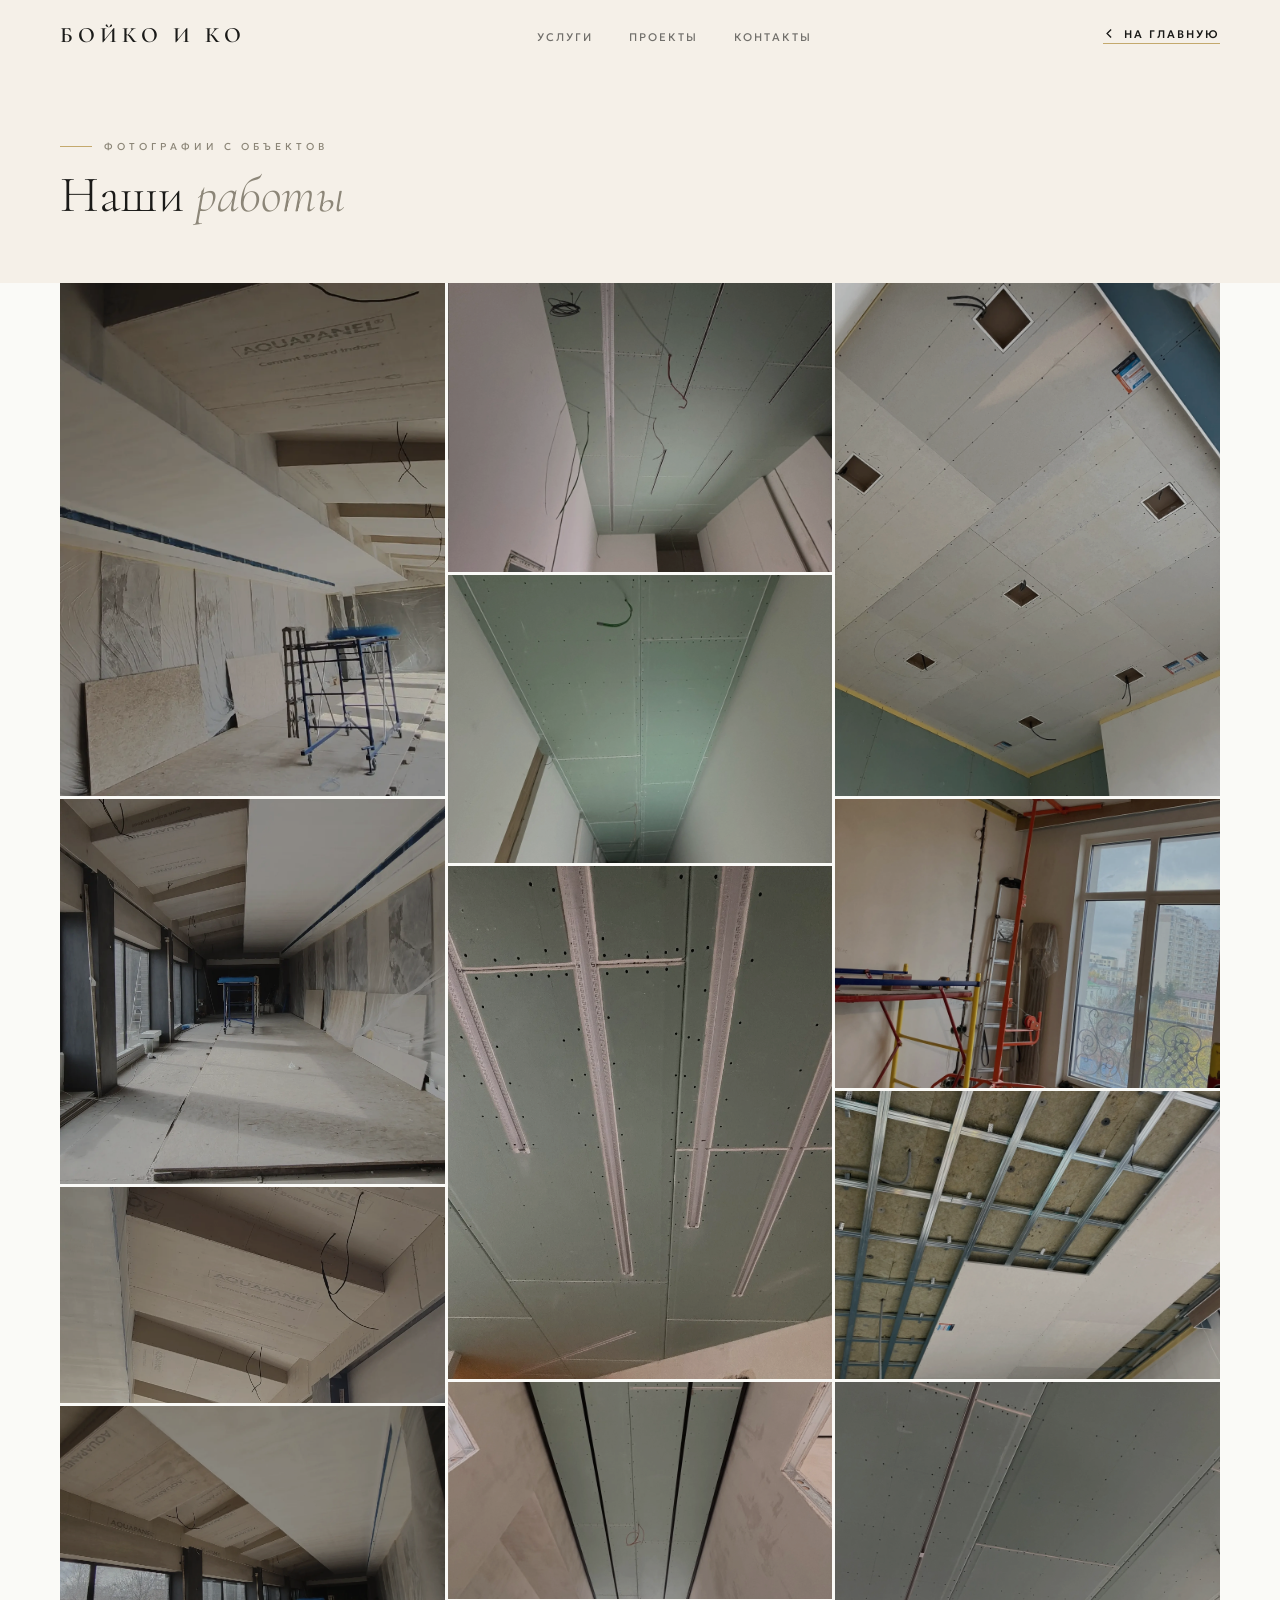
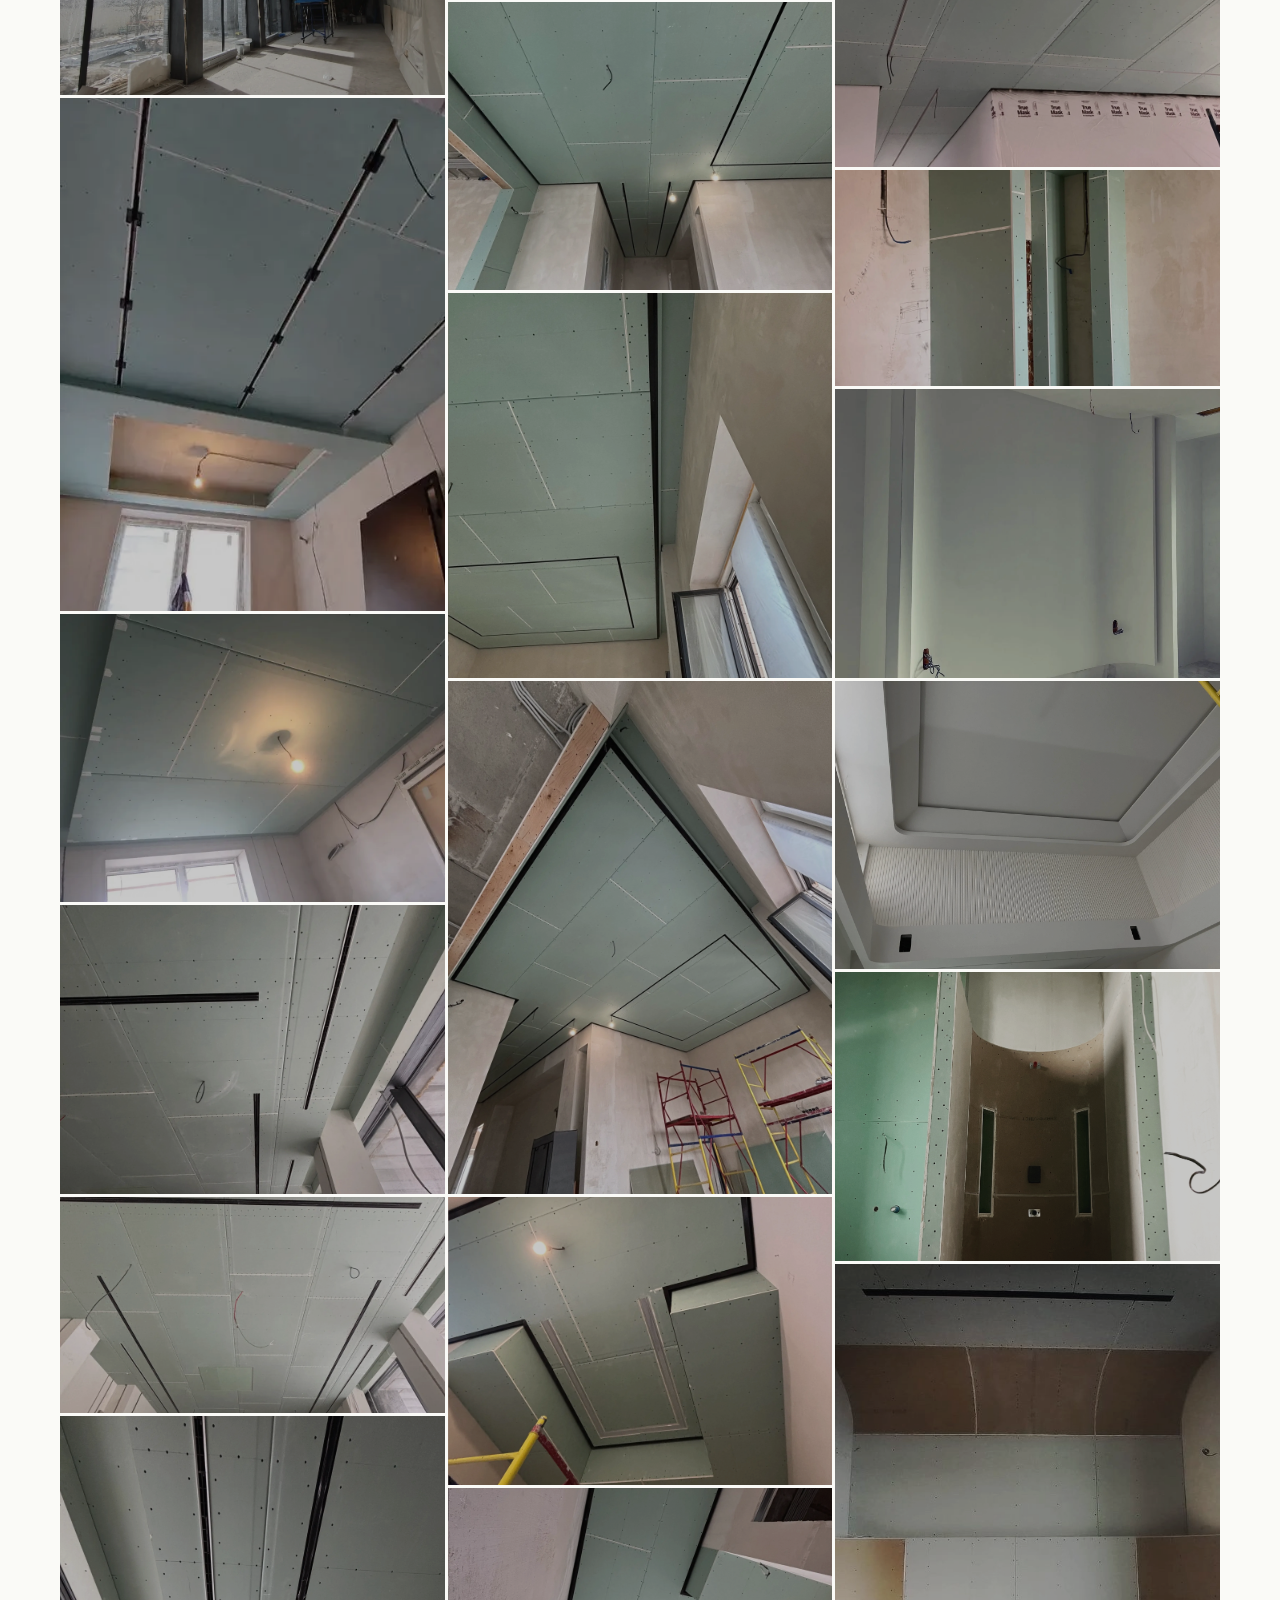
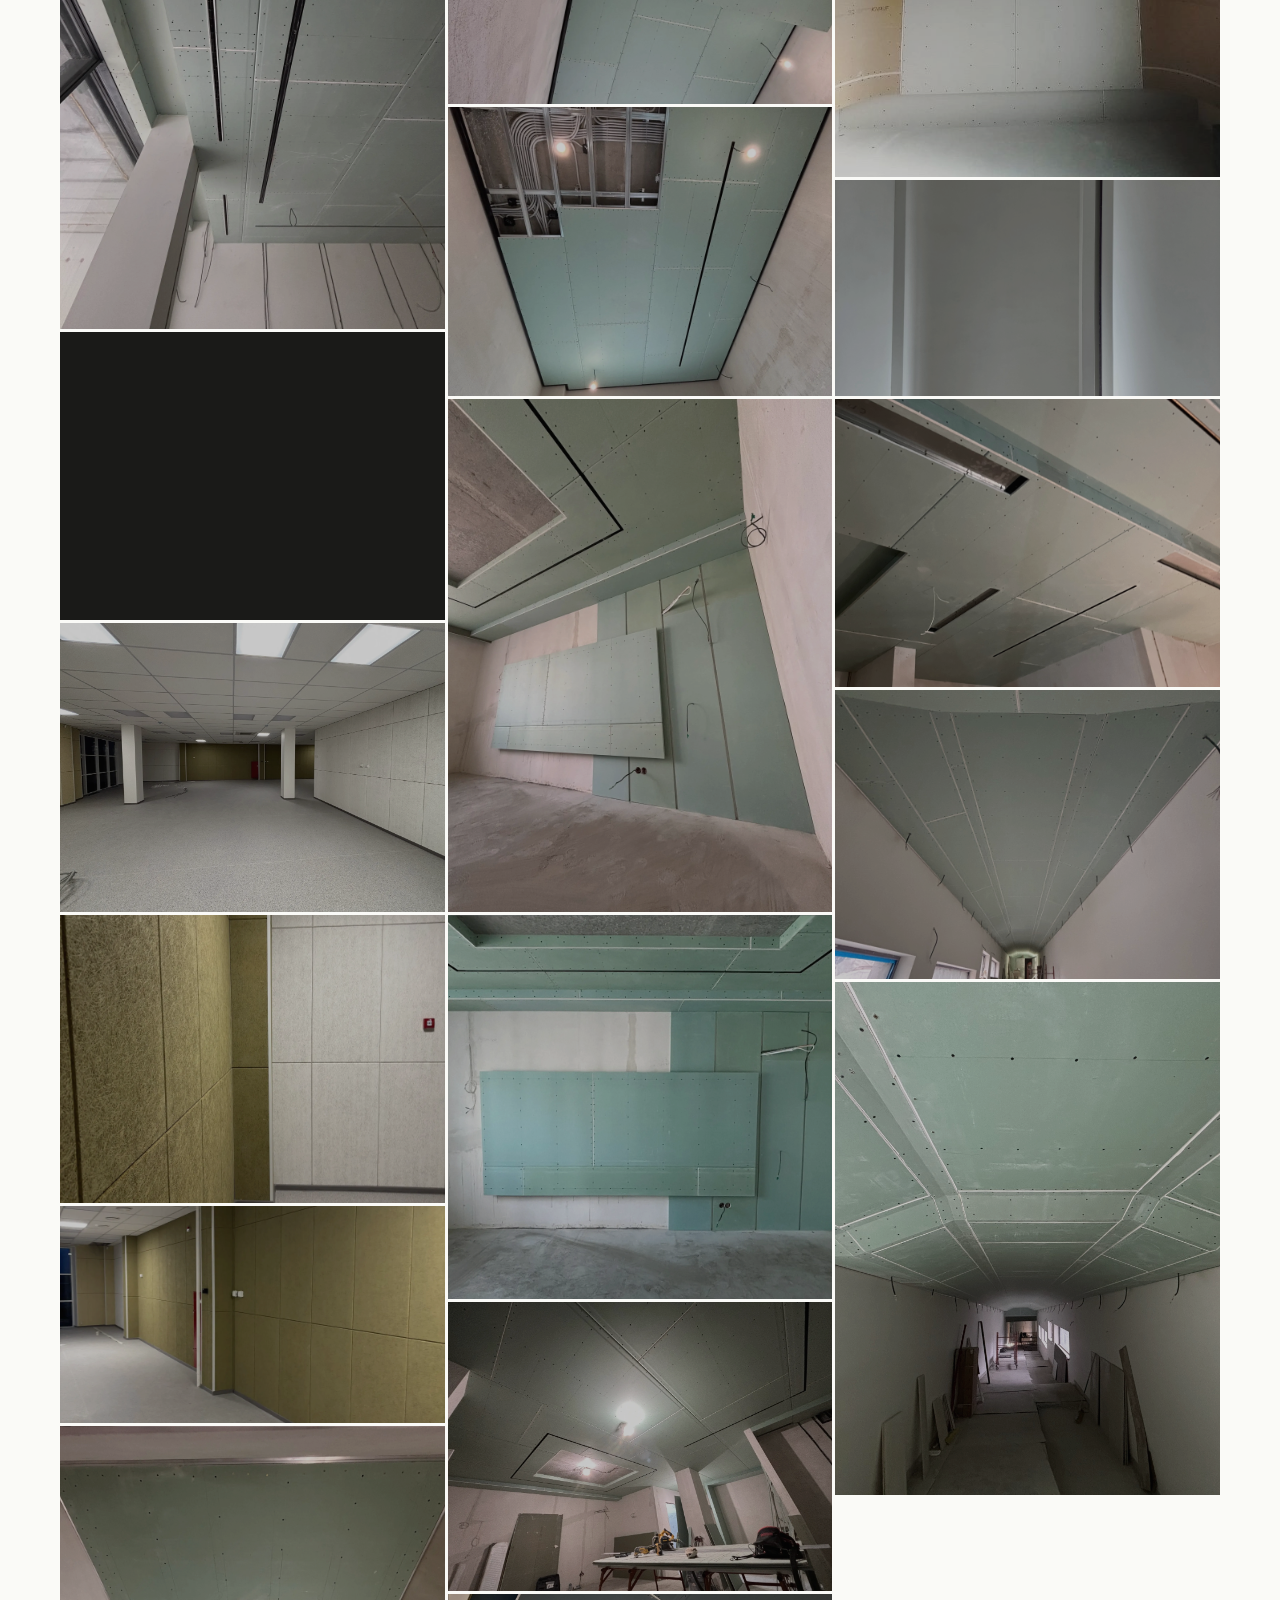
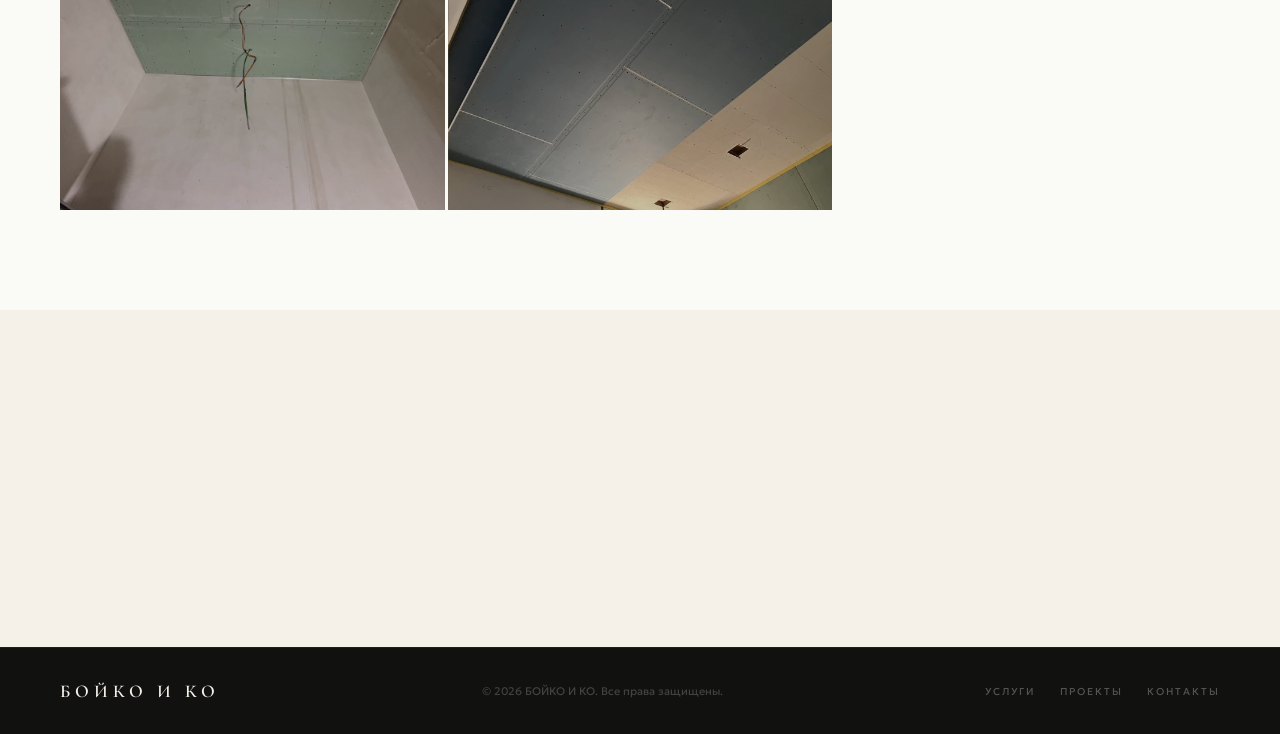
==== commit c0a1b653: "update update" ====
--- a/portfolio.html
+++ b/portfolio.html
@@ -334,11 +334,11 @@
   { src: 'img/portfolio/full/9.webp' },
   { src: 'img/portfolio/full/10.webp' },
   { src: 'img/portfolio/full/11.webp' },
-  { src: 'img/portfolio/full/12.webp' },
-  { src: 'img/portfolio/full/13.webp' },
+  { src: 'img/portfolio/full/14.webp' },
   { src: 'img/portfolio/full/15.webp' },
   { src: 'img/portfolio/full/16.webp' },
   { src: 'img/portfolio/full/17.webp' },
+  { src: 'img/portfolio/full/18.webp' },
   { src: 'img/portfolio/full/20.webp' },
   { src: 'img/portfolio/full/21.webp' },
   { src: 'img/portfolio/full/22.webp' },
@@ -347,10 +347,6 @@
   { src: 'img/portfolio/full/25.webp' },
   { src: 'img/portfolio/full/26.webp' },
   { src: 'img/portfolio/full/27.webp' },
-  { src: 'img/portfolio/full/28.webp' },
-  { src: 'img/portfolio/full/29.webp' },
-  { src: 'img/portfolio/full/30.webp' },
-  { src: 'img/portfolio/full/31.webp' },
   { src: 'img/portfolio/full/32.webp' },
   { src: 'img/portfolio/full/33.webp' },
   { src: 'img/portfolio/full/34.webp' },
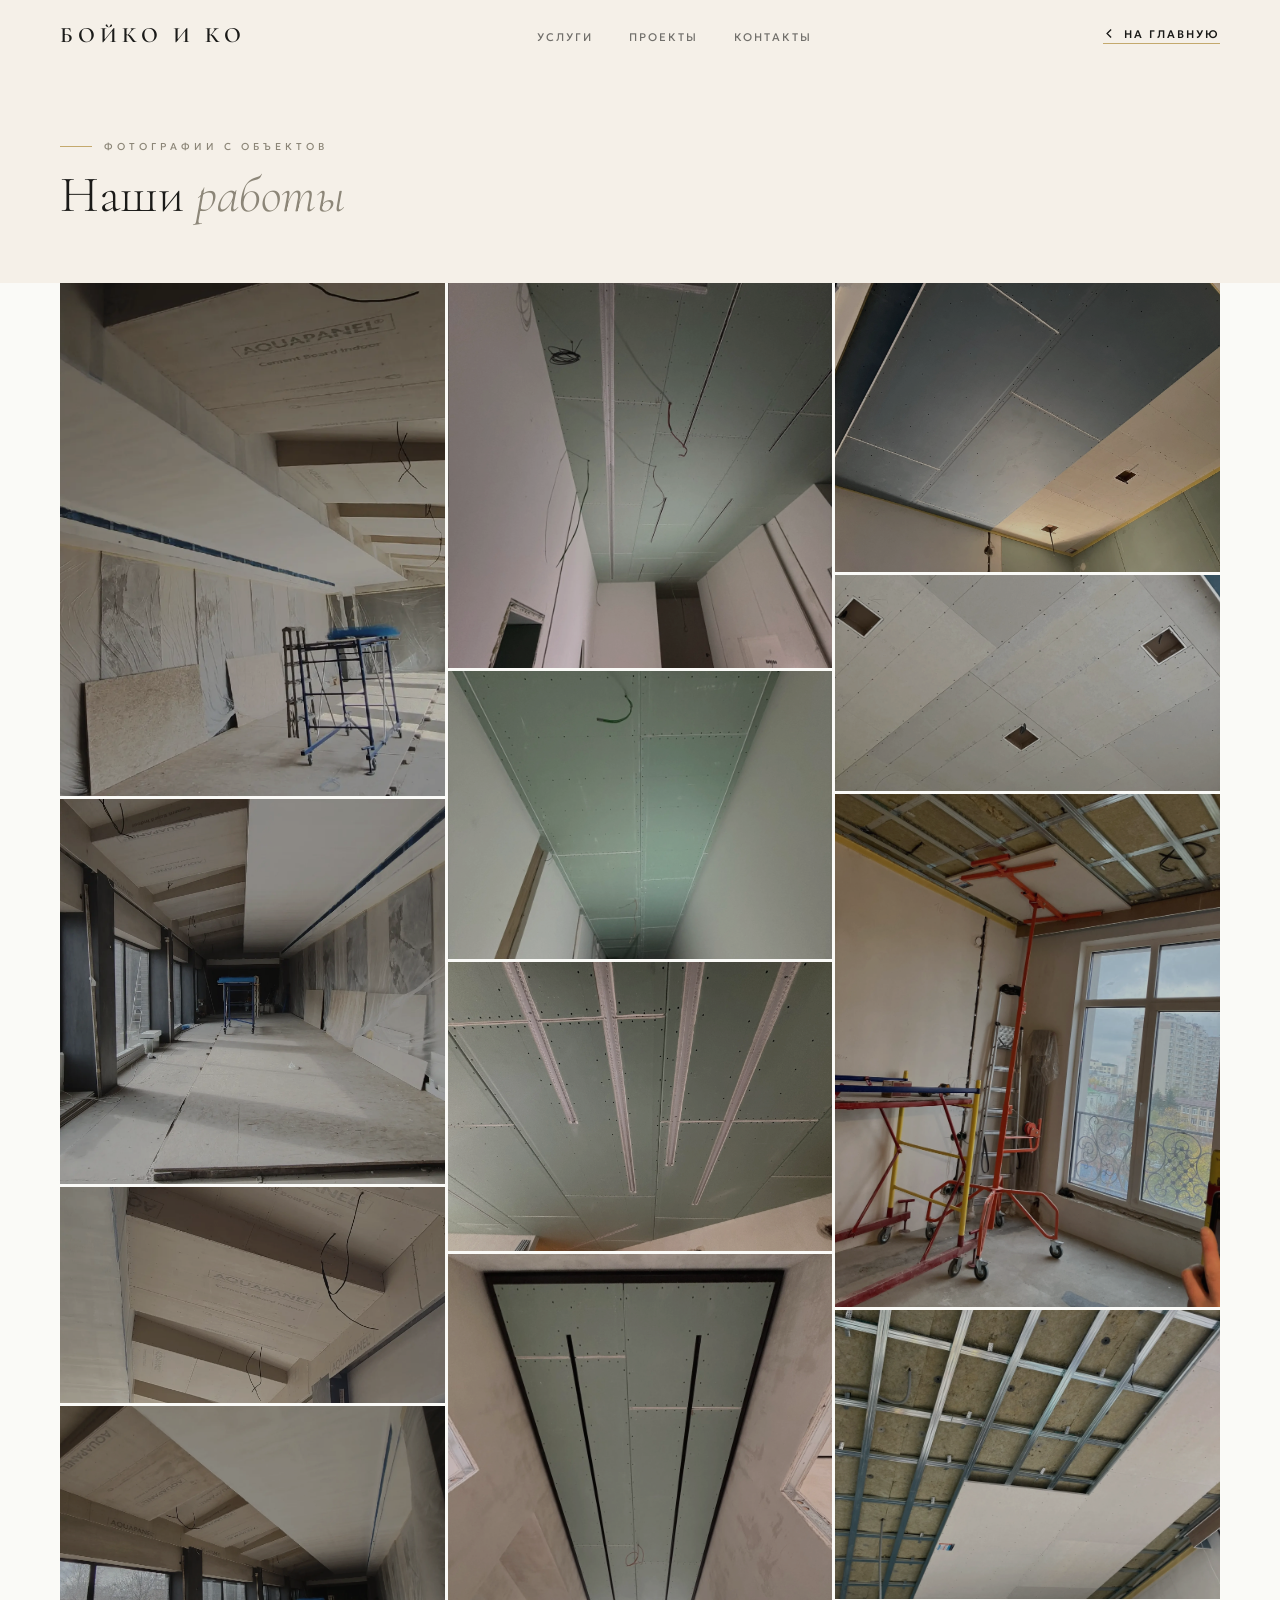
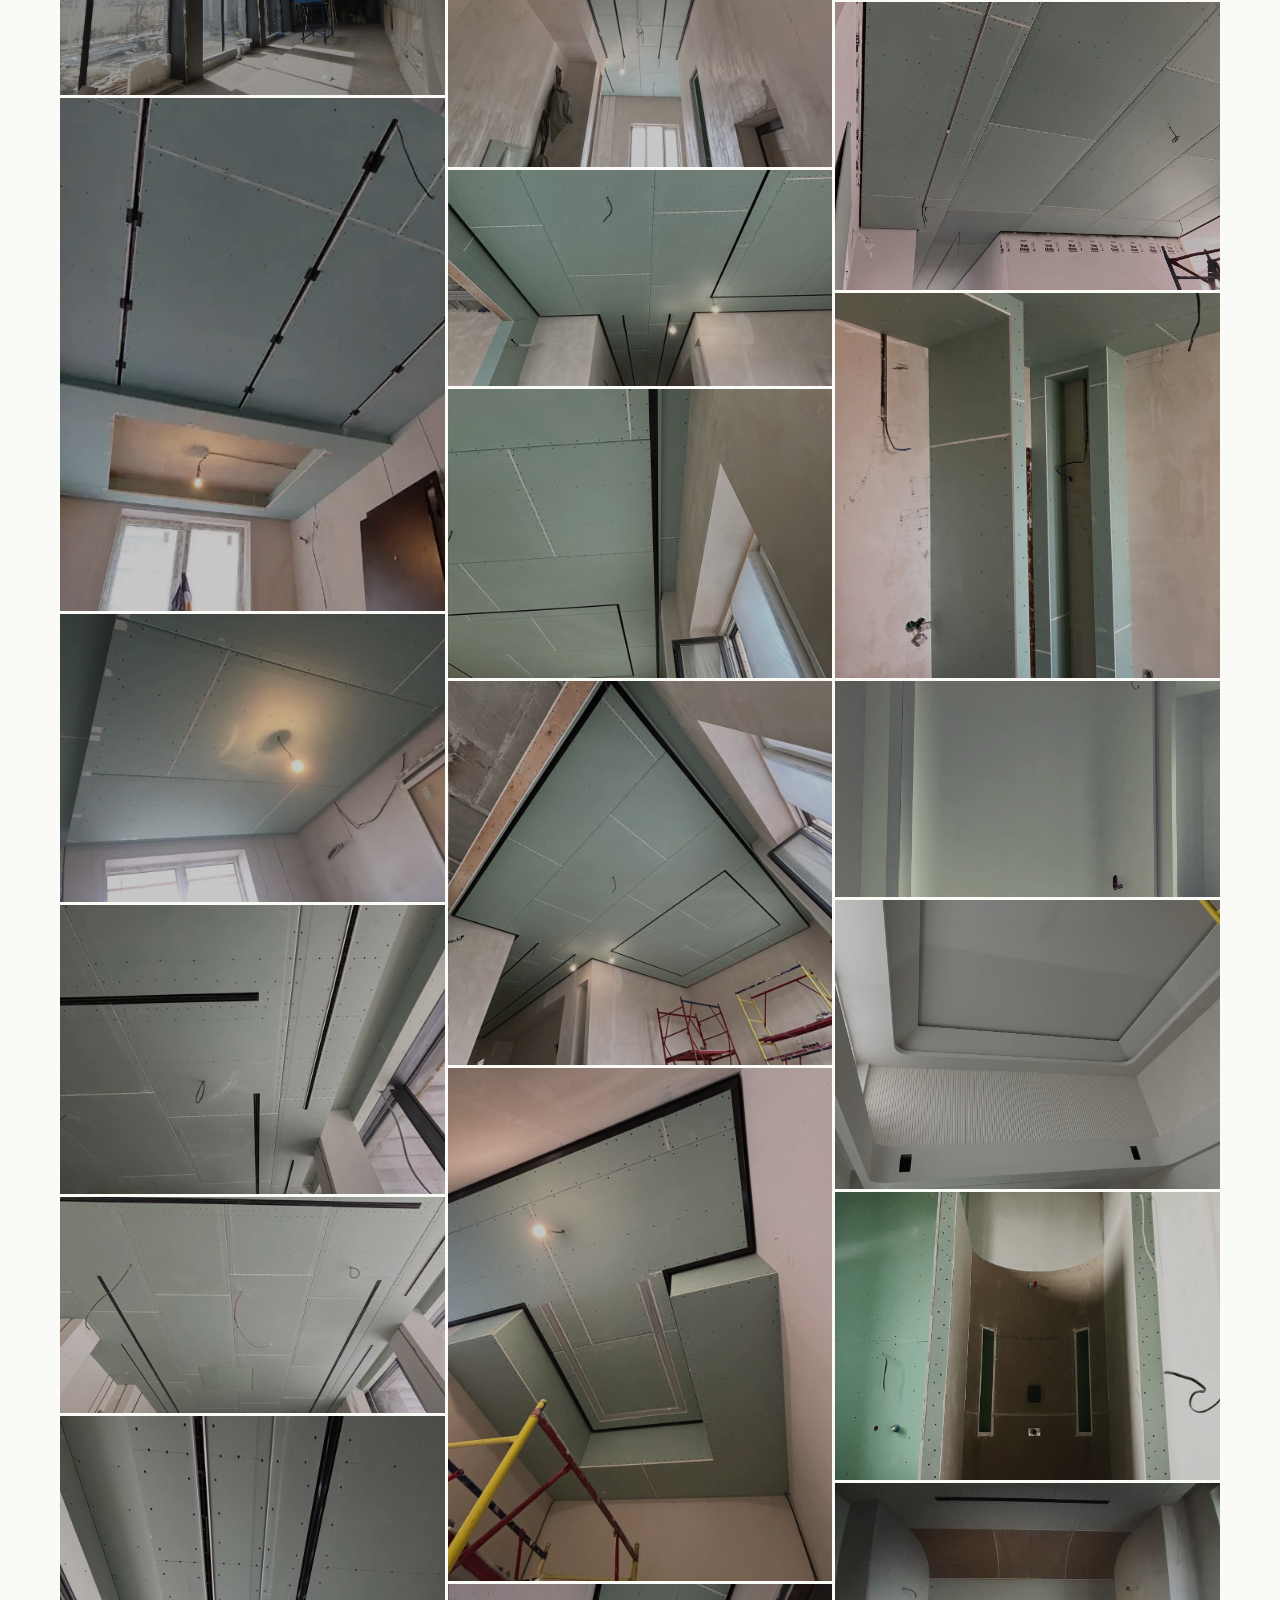
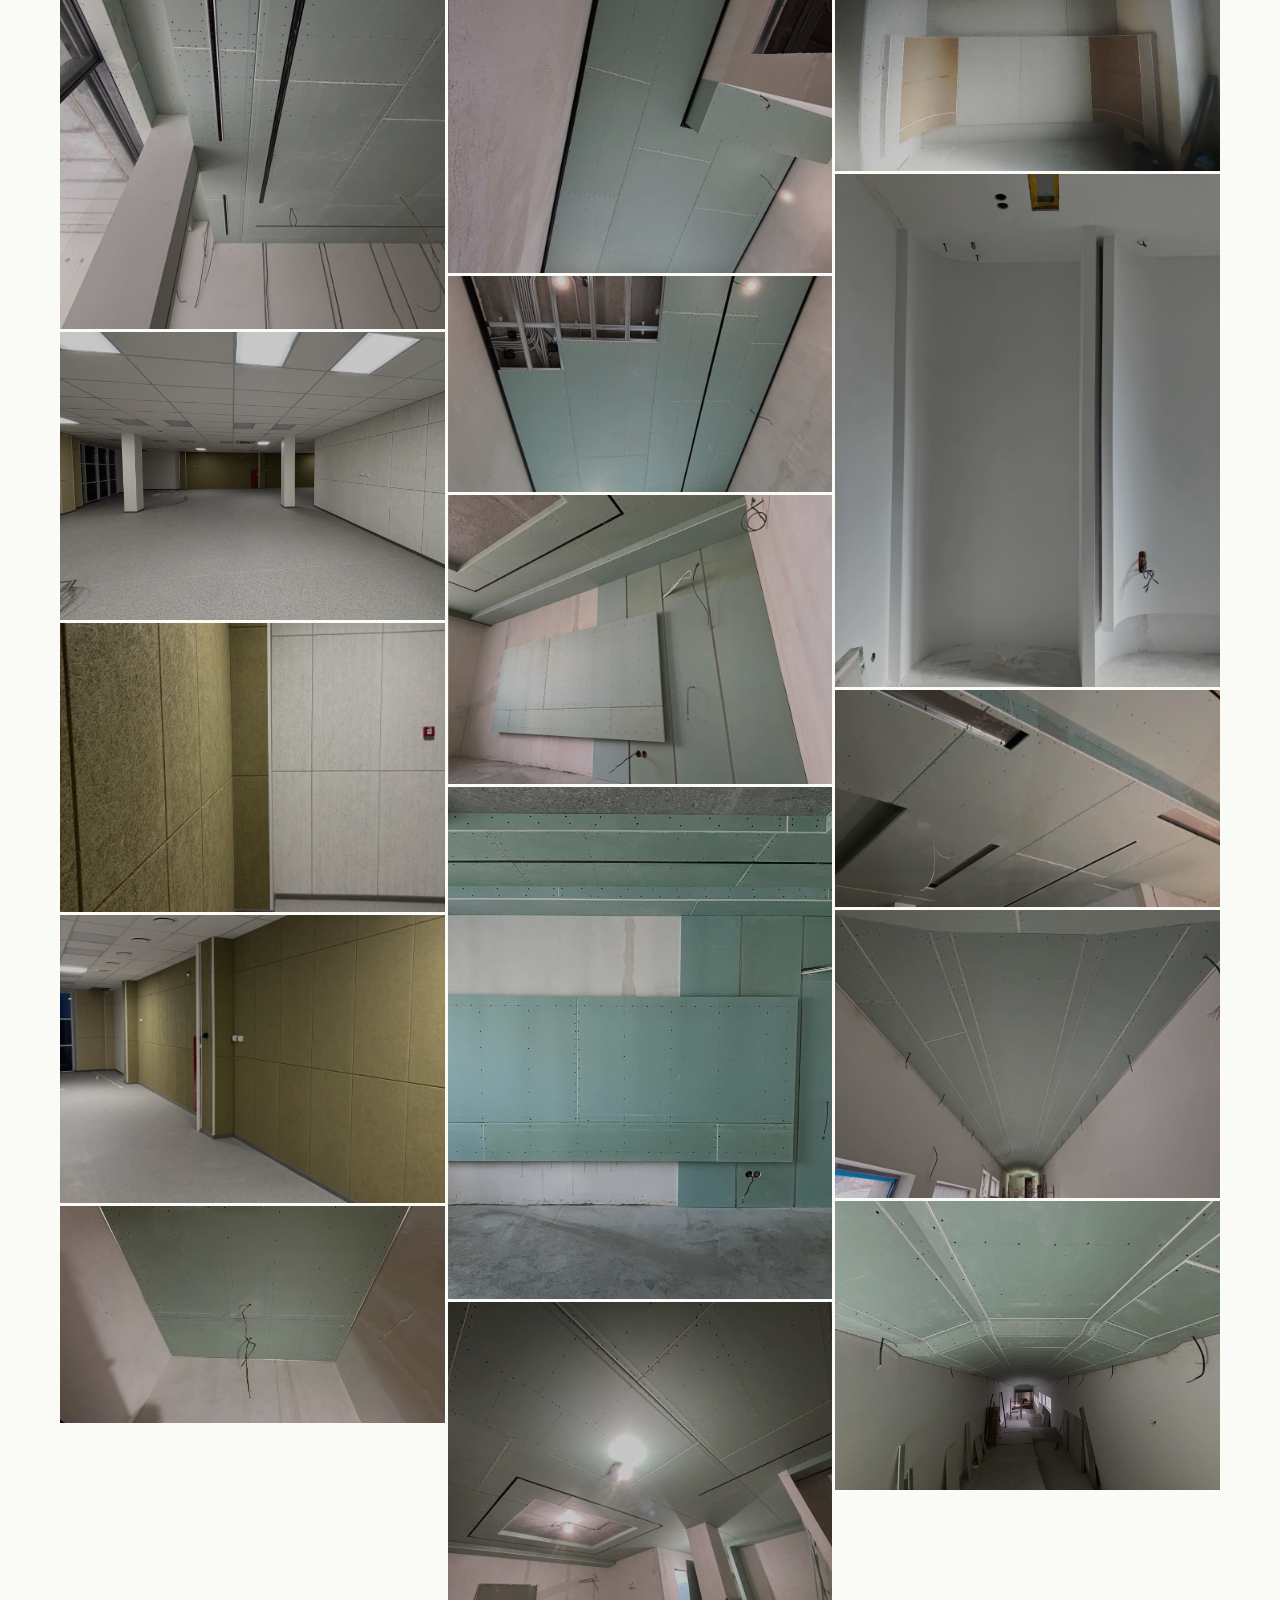
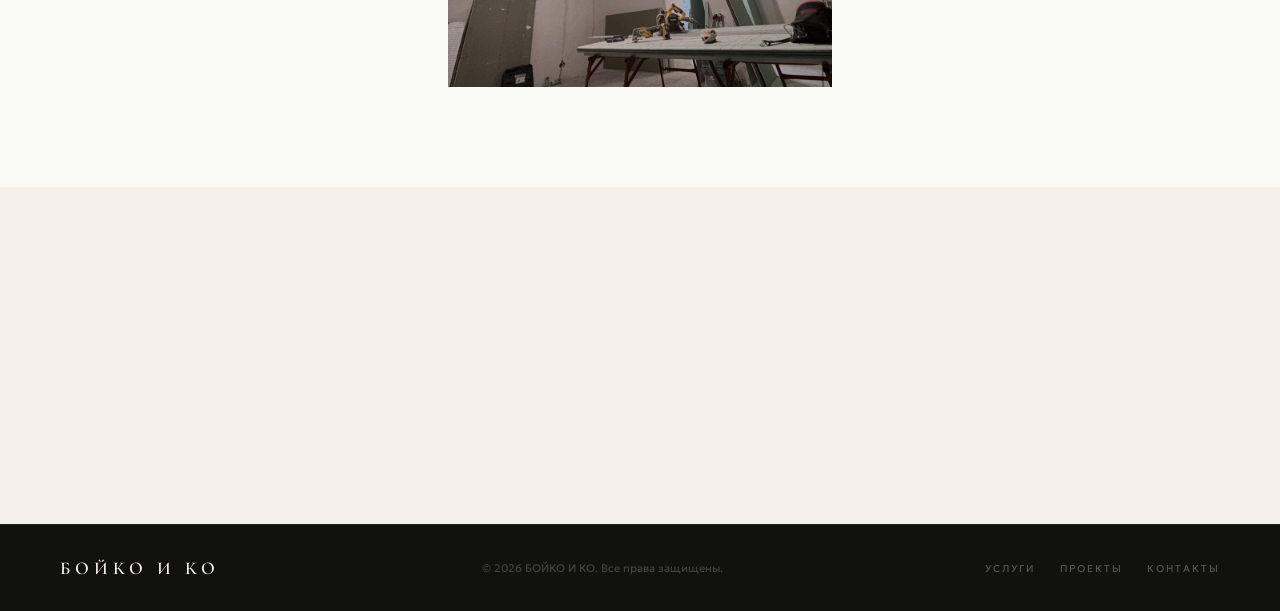
==== commit 4d4229c3: "update bug fix" ====
--- a/portfolio.html
+++ b/portfolio.html
@@ -332,7 +332,6 @@
   { src: 'img/portfolio/full/7.webp' },
   { src: 'img/portfolio/full/8.webp' },
   { src: 'img/portfolio/full/9.webp' },
-  { src: 'img/portfolio/full/10.webp' },
   { src: 'img/portfolio/full/11.webp' },
   { src: 'img/portfolio/full/14.webp' },
   { src: 'img/portfolio/full/15.webp' },
